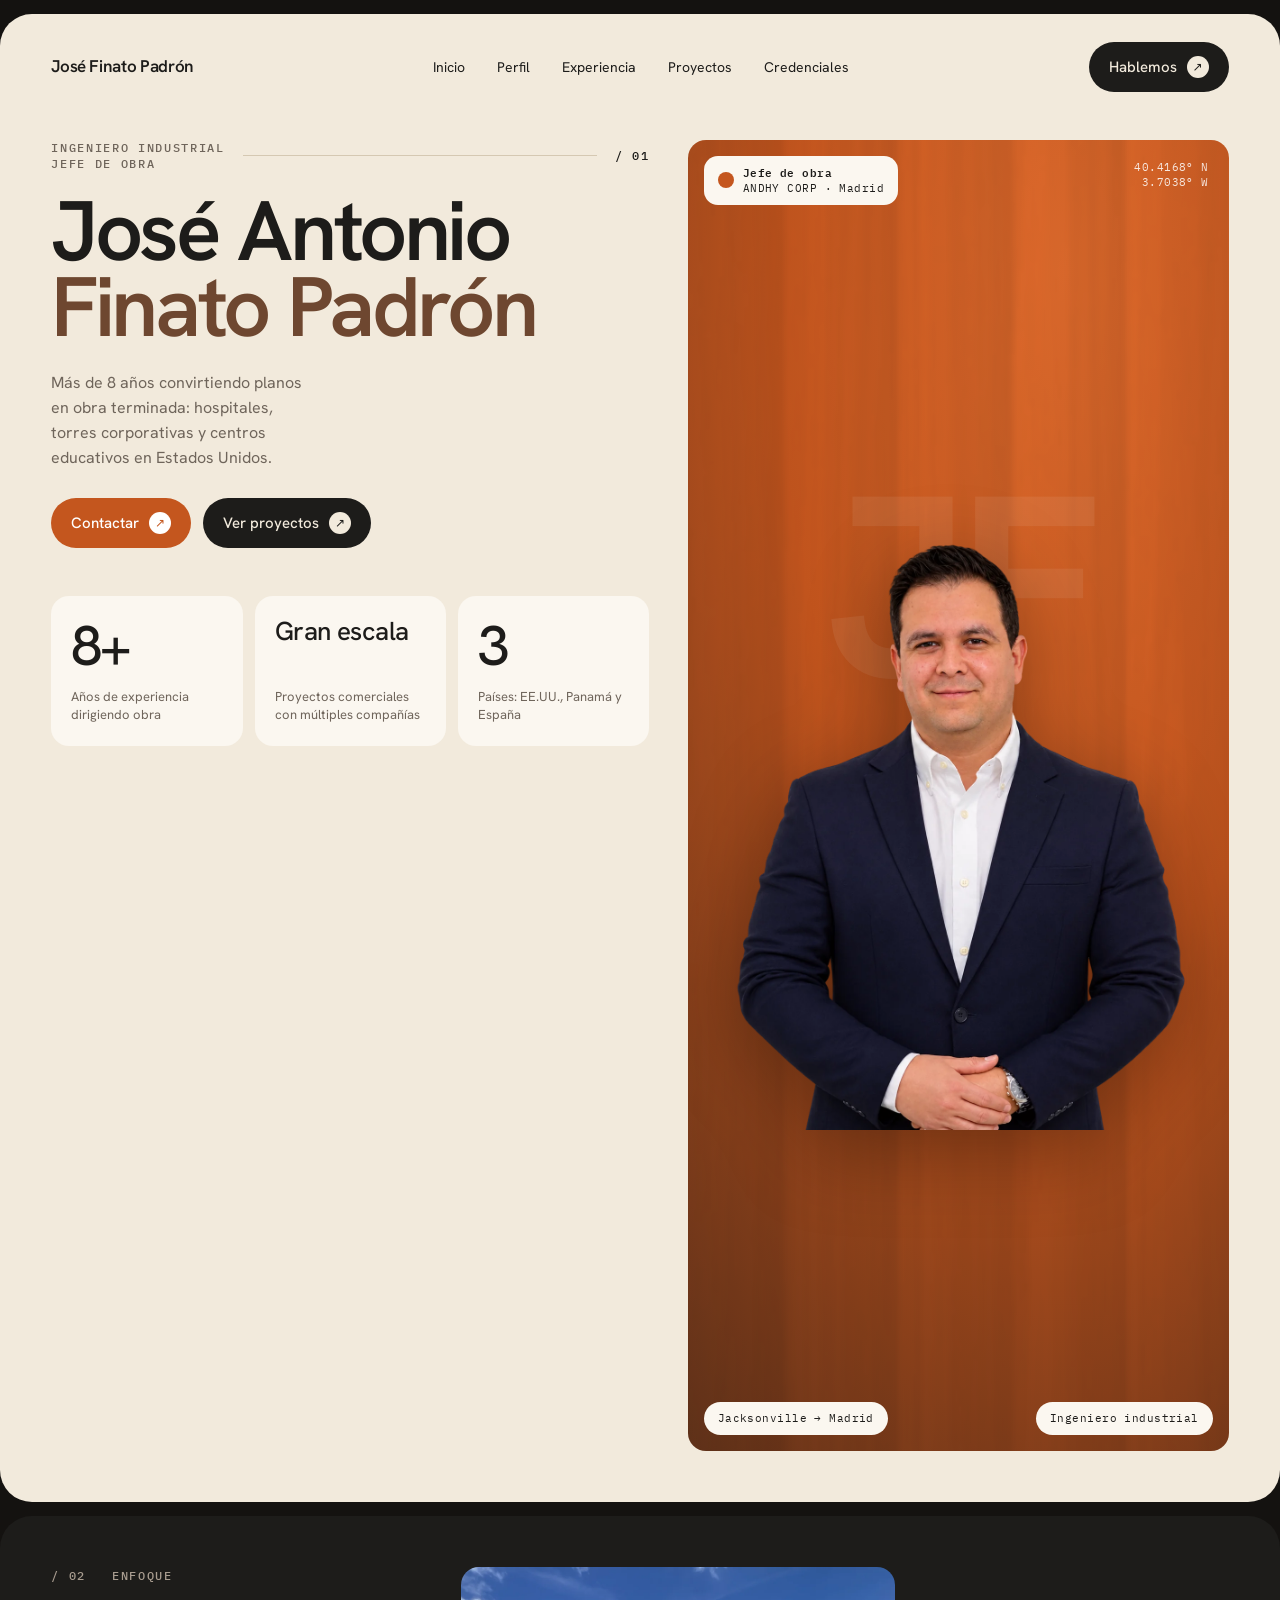
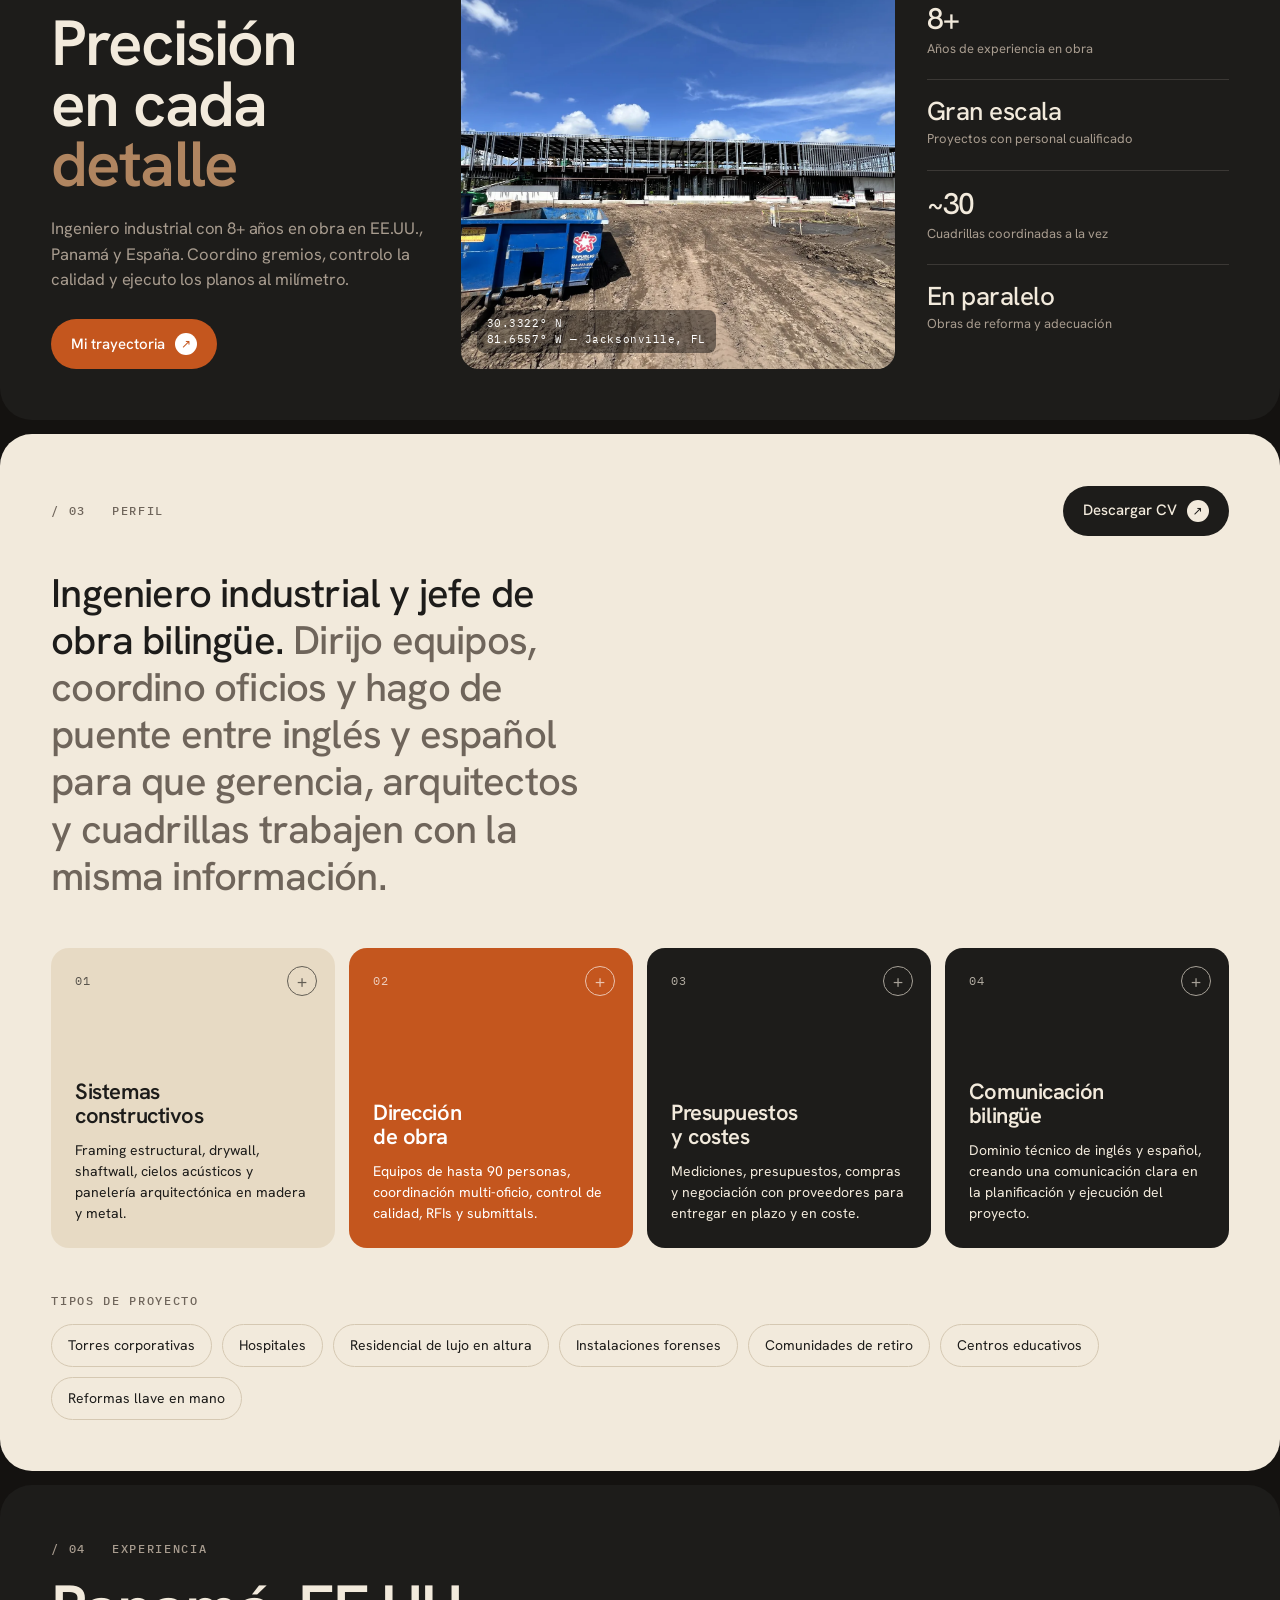
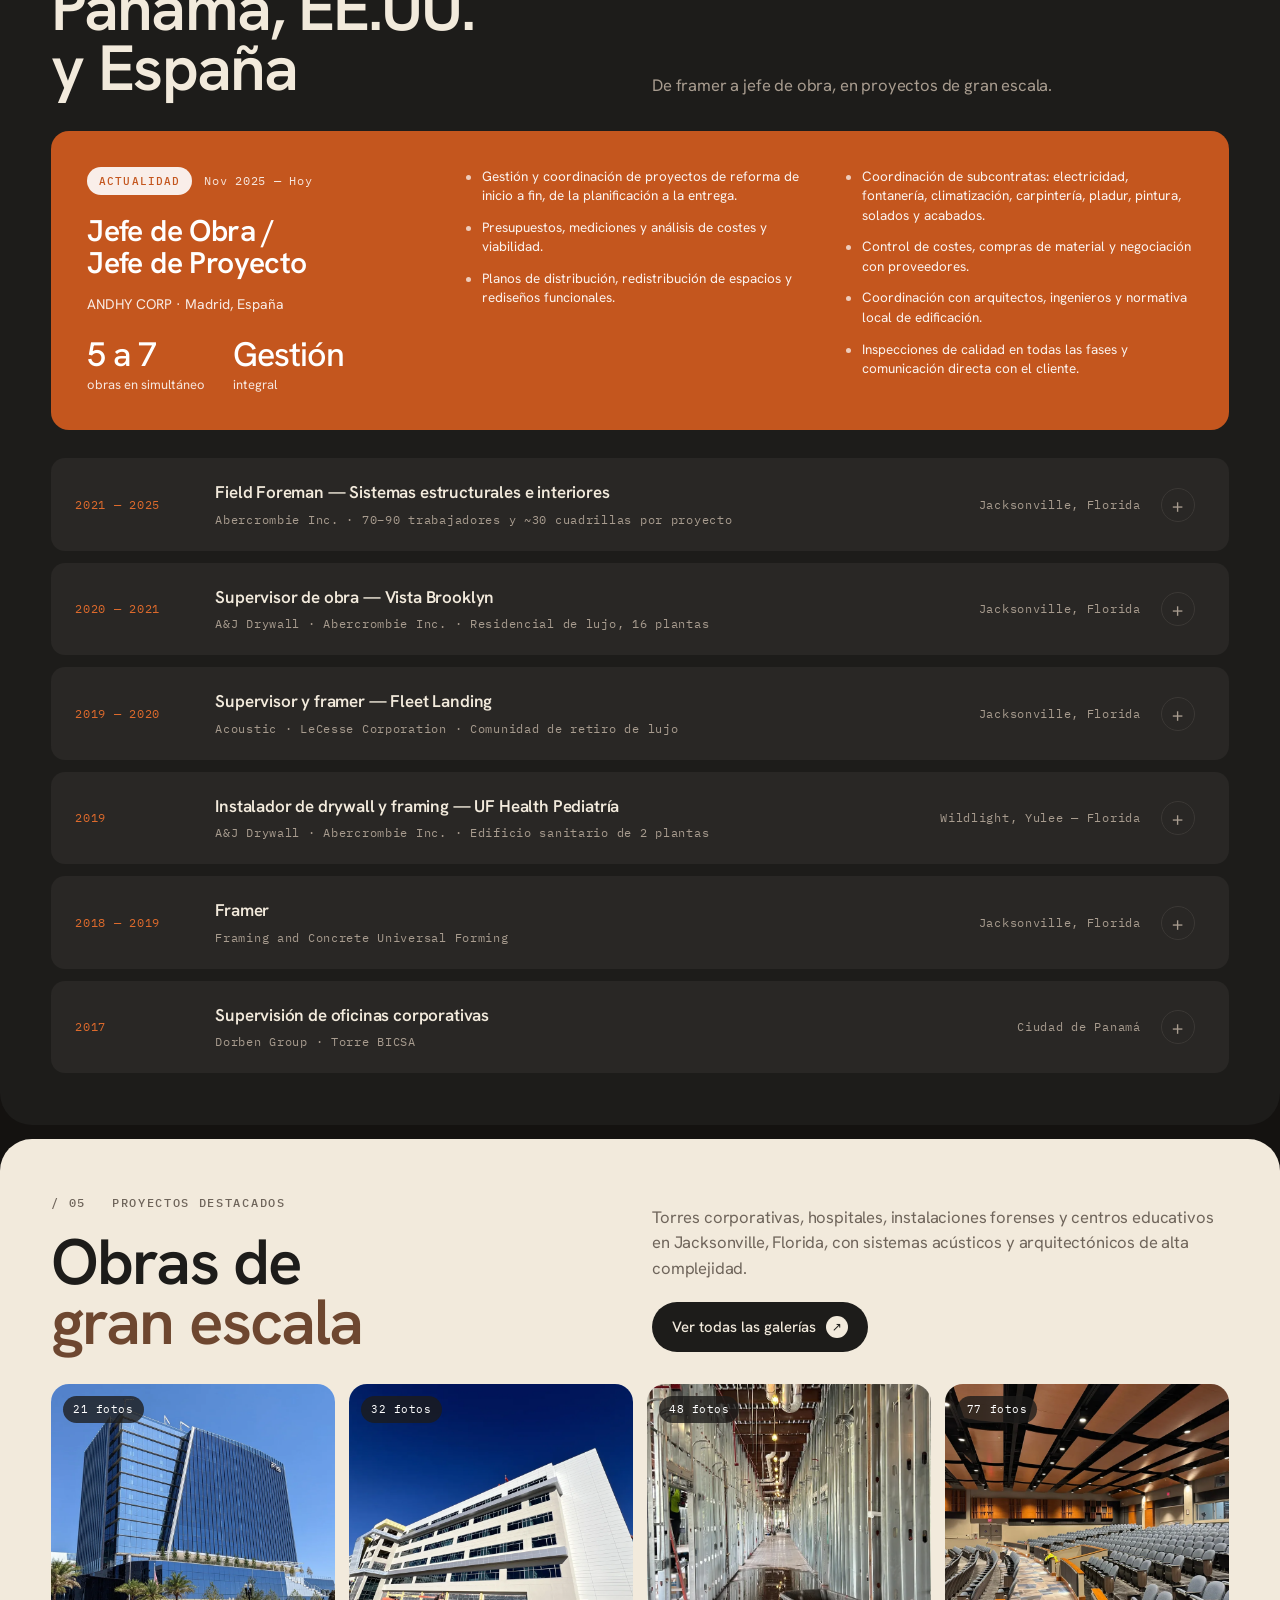
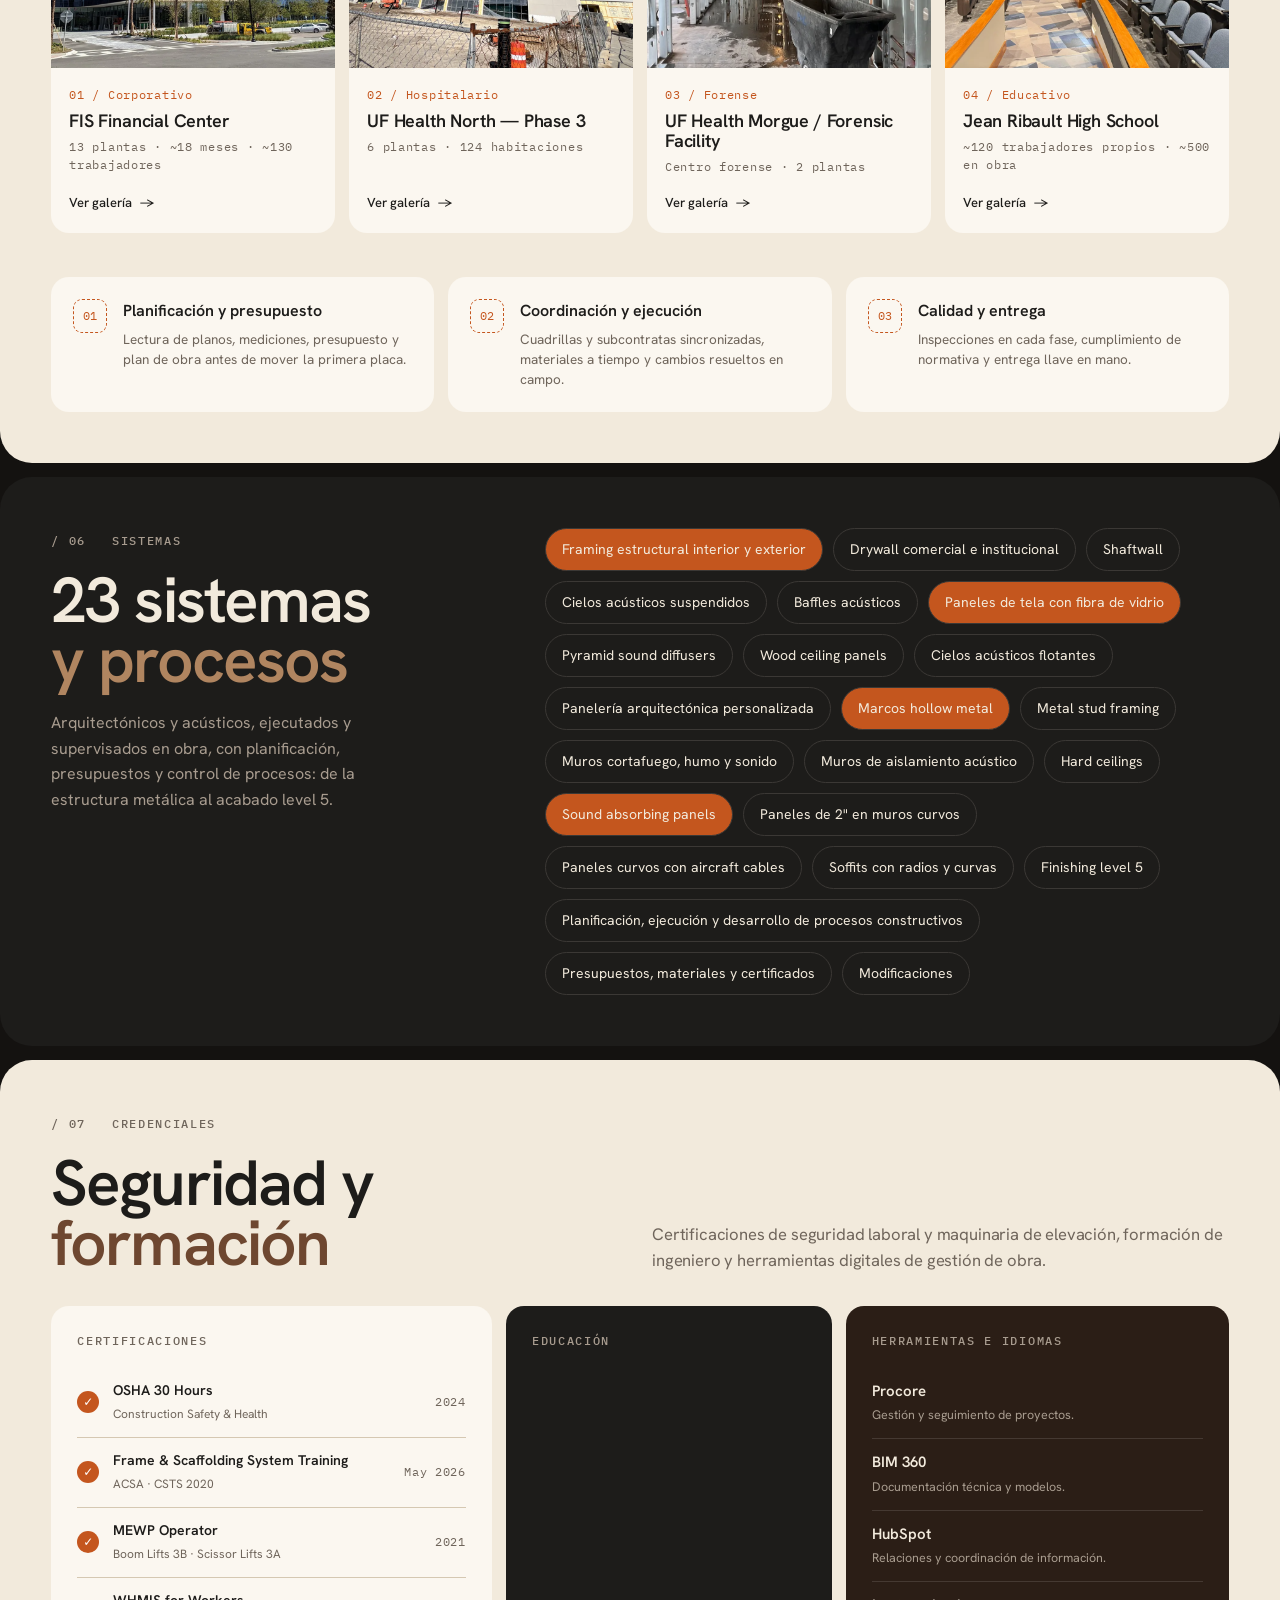
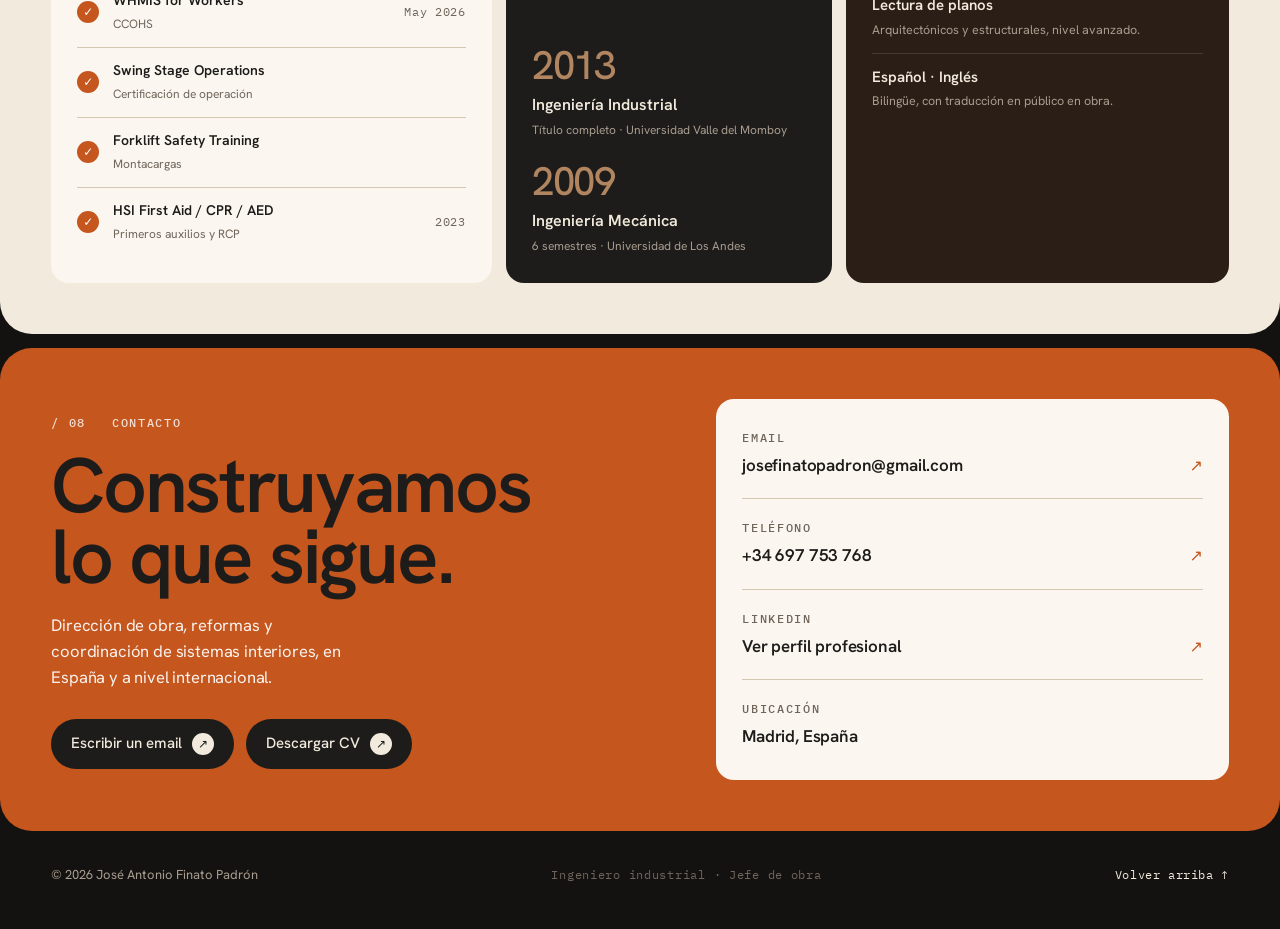
==== index.html @ 5ab36271 "Portafolio web de José Finato Padrón (sitio estático V2) Sitio de una sola página construido desde e" ====
<!doctype html>
<html lang="es">
<head>
<meta charset="utf-8">
<meta name="viewport" content="width=device-width, initial-scale=1">
<title>José Antonio Finato Padrón · Ingeniero industrial · Jefe de obra</title>
<meta name="description" content="Ingeniero industrial y jefe de obra con 8+ años en obra en EE.UU., Panamá y España. Dirección de obra, reformas y coordinación de sistemas interiores.">
<meta name="author" content="José Antonio Finato Padrón">
<meta property="og:type" content="website">
<meta property="og:title" content="José Antonio Finato Padrón · Jefe de obra">
<meta property="og:description" content="Ingeniero industrial y jefe de obra. 8+ años de obra en EE.UU., Panamá y España.">
<meta property="og:image" content="assets/img/cover-fis.webp">
<meta name="theme-color" content="#1d1c1a">
<link rel="icon" href="assets/img/favicon.svg" type="image/svg+xml">
<link rel="preconnect" href="https://fonts.googleapis.com">
<link rel="preconnect" href="https://fonts.gstatic.com" crossorigin>
<link href="https://fonts.googleapis.com/css2?family=Hanken+Grotesk:wght@400;500;600;700&family=IBM+Plex+Mono:wght@400;500&display=swap" rel="stylesheet">
<link rel="stylesheet" href="styles.css">
</head>
<body>

<!-- Barra fija (aparece al hacer scroll) -->
<header class="navbar" id="navbar" aria-hidden="true">
  <div class="navbar-inner">
    <a href="#inicio" class="brand" data-scroll>José Finato Padrón</a>
    <nav class="nav-links" aria-label="Secciones">
      <a href="#inicio" data-scroll>Inicio</a>
      <a href="#perfil" data-scroll>Perfil</a>
      <a href="#experiencia" data-scroll>Experiencia</a>
      <a href="#proyectos" data-scroll>Proyectos</a>
      <a href="#credenciales" data-scroll>Credenciales</a>
    </nav>
    <a href="#contacto" class="btn btn-dark" data-scroll>Hablemos <span class="arrow">↗</span></a>
    <button class="menu-toggle" id="menuToggle" aria-label="Abrir menú" aria-expanded="false">
      <span></span><span></span>
    </button>
  </div>
</header>

<main>

<!-- 01 · HERO -->
<section class="section hero" id="inicio">
  <div class="hero-nav">
    <a href="#inicio" class="brand" data-scroll>José Finato Padrón</a>
    <nav class="nav-links" aria-label="Secciones">
      <a href="#inicio" data-scroll>Inicio</a>
      <a href="#perfil" data-scroll>Perfil</a>
      <a href="#experiencia" data-scroll>Experiencia</a>
      <a href="#proyectos" data-scroll>Proyectos</a>
      <a href="#credenciales" data-scroll>Credenciales</a>
    </nav>
    <a href="#contacto" class="btn btn-dark" data-scroll>Hablemos <span class="arrow">↗</span></a>
    <button class="menu-toggle" id="menuToggleHero" aria-label="Abrir menú" aria-expanded="false">
      <span></span><span></span>
    </button>
  </div>

  <div class="hero-grid">
    <div class="hero-left">
      <div class="eyebrow-row">
        <span class="eyebrow">Ingeniero industrial<br>Jefe de obra</span>
        <span class="rule"></span>
        <span class="eyebrow index">/ 01</span>
      </div>
      <h1 class="hero-title">José Antonio<br><span class="wood">Finato Padrón</span></h1>
      <p class="hero-intro">Más de 8 años convirtiendo planos en obra terminada: hospitales, torres corporativas y centros educativos en Estados Unidos.</p>
      <div class="hero-cta">
        <a href="#contacto" class="btn btn-accent" data-scroll>Contactar <span class="arrow">↗</span></a>
        <a href="#proyectos" class="btn btn-dark" data-scroll>Ver proyectos <span class="arrow">↗</span></a>
      </div>
      <div class="stat-cards">
        <div class="stat-card"><div class="stat-value">8+</div><div class="stat-label">Años de experiencia dirigiendo obra</div></div>
        <div class="stat-card"><div class="stat-value stat-phrase">Gran escala</div><div class="stat-label">Proyectos comerciales con múltiples compañías</div></div>
        <div class="stat-card"><div class="stat-value">3</div><div class="stat-label">Países: EE.UU., Panamá y España</div></div>
      </div>
    </div>

    <div class="hero-panel">
      <div class="hero-panel-texture" aria-hidden="true"></div>
      <span class="hero-watermark" aria-hidden="true">JF</span>
      <div class="pill pill-role"><span class="dot"></span><span><strong>Jefe de obra</strong><br>ANDHY CORP · Madrid</span></div>
      <div class="pill pill-coords">40.4168° N<br>3.7038° W</div>
      <img class="hero-portrait" src="assets/img/hero-portrait.webp" alt="Retrato de José Antonio Finato Padrón" width="1200" height="1311">
      <div class="pill pill-bl">Jacksonville → Madrid</div>
      <div class="pill pill-br">Ingeniero industrial</div>
    </div>
  </div>
</section>

<!-- 02 · ENFOQUE -->
<section class="section enfoque dark" id="enfoque">
  <div class="enfoque-grid">
    <div class="enfoque-head">
      <span class="eyebrow">/ 02 &nbsp; Enfoque</span>
      <h2 class="display-h2">Precisión<br>en cada<br><span class="oak">detalle</span></h2>
      <p class="body-lead muted">Ingeniero industrial con 8+ años en obra en EE.UU., Panamá y España. Coordino gremios, controlo la calidad y ejecuto los planos al milímetro.</p>
      <a href="#experiencia" class="btn btn-accent" data-scroll>Mi trayectoria <span class="arrow">↗</span></a>
    </div>
    <figure class="enfoque-photo">
      <img src="assets/img/enfoque.webp" alt="Framing estructural de acero en obra" loading="lazy" width="1500" height="1125">
      <figcaption>30.3322° N<br>81.6557° W — Jacksonville, FL</figcaption>
    </figure>
    <div class="enfoque-stats">
      <div class="mini-stat"><div class="stat-value">8+</div><div class="stat-label">Años de experiencia en obra</div></div>
      <div class="mini-stat"><div class="stat-value stat-phrase">Gran escala</div><div class="stat-label">Proyectos con personal cualificado</div></div>
      <div class="mini-stat"><div class="stat-value">~30</div><div class="stat-label">Cuadrillas coordinadas a la vez</div></div>
      <div class="mini-stat"><div class="stat-value stat-phrase">En paralelo</div><div class="stat-label">Obras de reforma y adecuación</div></div>
    </div>
  </div>
</section>

<!-- 03 · PERFIL -->
<section class="section perfil" id="perfil">
  <div class="perfil-head">
    <span class="eyebrow">/ 03 &nbsp; Perfil</span>
    <button class="btn btn-dark js-cv">Descargar CV <span class="arrow">↗</span></button>
  </div>
  <p class="statement"><strong>Ingeniero industrial y jefe de obra bilingüe.</strong> <span class="muted">Dirijo equipos, coordino oficios y hago de puente entre inglés y español para que gerencia, arquitectos y cuadrillas trabajen con la misma información.</span></p>

  <div class="comp-grid">
    <article class="comp-card tone-cream" tabindex="0" aria-label="Sistemas constructivos">
      <div class="comp-face comp-front">
        <span class="comp-num">01</span>
        <h3>Sistemas<br>constructivos</h3>
        <p>Framing estructural, drywall, shaftwall, cielos acústicos y panelería arquitectónica en madera y metal.</p>
        <span class="comp-flip">+</span>
      </div>
      <div class="comp-face comp-back">
        <ul><li>Framing estructural interior y exterior</li><li>Instalación y acabado de drywall</li><li>Cielos acústicos y hard ceilings</li><li>Panelería arquitectónica (madera y metal)</li><li>Muros cortafuego y de control de sonido</li><li>Sistemas de shaftwall</li><li>Soffits y backing para equipamiento médico</li></ul>
      </div>
    </article>

    <article class="comp-card tone-orange" tabindex="0" aria-label="Dirección de obra">
      <div class="comp-face comp-front">
        <span class="comp-num">02</span>
        <h3>Dirección<br>de obra</h3>
        <p>Equipos de hasta 90 personas, coordinación multi-oficio, control de calidad, RFIs y submittals.</p>
        <span class="comp-flip">+</span>
      </div>
      <div class="comp-face comp-back">
        <ul><li>Equipos de 70–90 trabajadores</li><li>Coordinación multi-oficio</li><li>Logística de materiales y planificación</li><li>Control de calidad e inspecciones</li><li>RFIs y submittals</li><li>Replanteo y ejecución de planos</li><li>Normativa OSHA · Procore · BIM 360</li></ul>
      </div>
    </article>

    <article class="comp-card tone-char" tabindex="0" aria-label="Presupuestos y costes">
      <div class="comp-face comp-front">
        <span class="comp-num">03</span>
        <h3>Presupuestos<br>y costes</h3>
        <p>Mediciones, presupuestos, compras y negociación con proveedores para entregar en plazo y en coste.</p>
        <span class="comp-flip">+</span>
      </div>
      <div class="comp-face comp-back">
        <ul><li>Presupuestos y mediciones</li><li>Análisis de costes y viabilidad</li><li>Compras y aprovisionamiento</li><li>Negociación con proveedores</li><li>Planos de distribución de reforma</li><li>Proyectos llave en mano</li></ul>
      </div>
    </article>

    <article class="comp-card tone-char" tabindex="0" aria-label="Comunicación bilingüe">
      <div class="comp-face comp-front">
        <span class="comp-num">04</span>
        <h3>Comunicación<br>bilingüe</h3>
        <p>Dominio técnico de inglés y español, creando una comunicación clara en la planificación y ejecución del proyecto.</p>
        <span class="comp-flip">+</span>
      </div>
      <div class="comp-face comp-back">
        <ul><li>Bilingüe: español e inglés</li><li>Traducción en público en obra y reuniones</li><li>Puente entre gerencia, GC y cuadrillas</li><li>Comunicación directa con clientes</li><li>Informes de avance y recomendaciones técnicas</li></ul>
      </div>
    </article>
  </div>

  <div class="types">
    <span class="eyebrow">Tipos de proyecto</span>
    <div class="tag-row">
      <span class="tag">Torres corporativas</span>
      <span class="tag">Hospitales</span>
      <span class="tag">Residencial de lujo en altura</span>
      <span class="tag">Instalaciones forenses</span>
      <span class="tag">Comunidades de retiro</span>
      <span class="tag">Centros educativos</span>
      <span class="tag">Reformas llave en mano</span>
    </div>
  </div>
</section>

<!-- 04 · EXPERIENCIA -->
<section class="section experiencia dark" id="experiencia">
  <div class="exp-head">
    <div>
      <span class="eyebrow">/ 04 &nbsp; Experiencia</span>
      <h2 class="display-h2">Panamá, EE.UU.<br>y España</h2>
    </div>
    <p class="body-lead muted">De framer a jefe de obra, en proyectos de gran escala.</p>
  </div>

  <article class="andhy-card">
    <div class="andhy-left">
      <div class="badge-row">
        <span class="badge-now">Actualidad</span>
        <span class="mono-sm">Nov 2025 — Hoy</span>
      </div>
      <h3 class="andhy-role">Jefe de Obra /<br>Jefe de Proyecto</h3>
      <p class="andhy-org">ANDHY CORP · Madrid, España</p>
      <div class="andhy-badges">
        <div class="ab"><div class="ab-value">5 a 7</div><div class="ab-label">obras en simultáneo</div></div>
        <div class="ab"><div class="ab-value">Gestión</div><div class="ab-label">integral</div></div>
      </div>
    </div>
    <ul class="andhy-list">
      <li>Gestión y coordinación de proyectos de reforma de inicio a fin, de la planificación a la entrega.</li>
      <li>Presupuestos, mediciones y análisis de costes y viabilidad.</li>
      <li>Planos de distribución, redistribución de espacios y rediseños funcionales.</li>
    </ul>
    <ul class="andhy-list">
      <li>Coordinación de subcontratas: electricidad, fontanería, climatización, carpintería, pladur, pintura, solados y acabados.</li>
      <li>Control de costes, compras de material y negociación con proveedores.</li>
      <li>Coordinación con arquitectos, ingenieros y normativa local de edificación.</li>
      <li>Inspecciones de calidad en todas las fases y comunicación directa con el cliente.</li>
    </ul>
  </article>

  <div class="timeline">
    <div class="exp-row" tabindex="0">
      <div class="exp-row-main">
        <span class="exp-year">2021 — 2025</span>
        <div class="exp-info">
          <h4>Field Foreman — Sistemas estructurales e interiores</h4>
          <p class="mono-sm">Abercrombie Inc. · 70–90 trabajadores y ~30 cuadrillas por proyecto</p>
        </div>
        <span class="exp-loc mono-sm">Jacksonville, Florida</span>
        <span class="exp-plus">+</span>
      </div>
      <div class="exp-detail"><p>Supervisión y gestión integral de sistemas estructurales interiores y exteriores, drywall, sistemas acústicos y panelería arquitectónica en proyectos institucionales, residenciales y comerciales de gran escala. Coordinación de ~30 cuadrillas, control de calidad bajo inspección estricta, normativa OSHA, lectura y ejecución de planos, RFIs y submittals.</p></div>
    </div>

    <div class="exp-row" tabindex="0">
      <div class="exp-row-main">
        <span class="exp-year">2020 — 2021</span>
        <div class="exp-info">
          <h4>Supervisor de obra — Vista Brooklyn</h4>
          <p class="mono-sm">A&amp;J Drywall · Abercrombie Inc. · Residencial de lujo, 16 plantas</p>
        </div>
        <span class="exp-loc mono-sm">Jacksonville, Florida</span>
        <span class="exp-plus">+</span>
      </div>
      <div class="exp-detail"><p>Edificio residencial de lujo de 16 plantas en Riverside Avenue. Supervisión de framing interior, sistemas de drywall y cielos acústicos, coordinación de cuadrillas en altura y logística de materiales.</p></div>
    </div>

    <div class="exp-row" tabindex="0">
      <div class="exp-row-main">
        <span class="exp-year">2019 — 2020</span>
        <div class="exp-info">
          <h4>Supervisor y framer — Fleet Landing</h4>
          <p class="mono-sm">Acoustic · LeCesse Corporation · Comunidad de retiro de lujo</p>
        </div>
        <span class="exp-loc mono-sm">Jacksonville, Florida</span>
        <span class="exp-plus">+</span>
      </div>
      <div class="exp-detail"><p>Complejo de restaurante, amenities y vivienda de retiro de lujo. Framing y sheetrock como supervisor y framer.</p></div>
    </div>

    <div class="exp-row" tabindex="0">
      <div class="exp-row-main">
        <span class="exp-year">2019</span>
        <div class="exp-info">
          <h4>Instalador de drywall y framing — UF Health Pediatría</h4>
          <p class="mono-sm">A&amp;J Drywall · Abercrombie Inc. · Edificio sanitario de 2 plantas</p>
        </div>
        <span class="exp-loc mono-sm">Wildlight, Yulee — Florida</span>
        <span class="exp-plus">+</span>
      </div>
      <div class="exp-detail"><p>Edificio sanitario de 2 plantas en Wildlight, Yulee. Instalación de drywall y framing.</p></div>
    </div>

    <div class="exp-row" tabindex="0">
      <div class="exp-row-main">
        <span class="exp-year">2018 — 2019</span>
        <div class="exp-info">
          <h4>Framer</h4>
          <p class="mono-sm">Framing and Concrete Universal Forming</p>
        </div>
        <span class="exp-loc mono-sm">Jacksonville, Florida</span>
        <span class="exp-plus">+</span>
      </div>
      <div class="exp-detail"><p>Instalación de framing estructural en obra en Jacksonville.</p></div>
    </div>

    <div class="exp-row" tabindex="0">
      <div class="exp-row-main">
        <span class="exp-year">2017</span>
        <div class="exp-info">
          <h4>Supervisión de oficinas corporativas</h4>
          <p class="mono-sm">Dorben Group · Torre BICSA</p>
        </div>
        <span class="exp-loc mono-sm">Ciudad de Panamá</span>
        <span class="exp-plus">+</span>
      </div>
      <div class="exp-detail"><p>Supervisión de oficinas corporativas en Torre BICSA, Ciudad de Panamá (agosto – octubre 2017). Primera experiencia en obra.</p></div>
    </div>
  </div>
</section>

<!-- 05 · PROYECTOS -->
<section class="section proyectos" id="proyectos">
  <div class="proy-head">
    <div>
      <span class="eyebrow">/ 05 &nbsp; Proyectos destacados</span>
      <h2 class="display-h2">Obras de<br><span class="wood">gran escala</span></h2>
    </div>
    <div class="proy-head-right">
      <p class="body-lead muted">Torres corporativas, hospitales, instalaciones forenses y centros educativos en Jacksonville, Florida, con sistemas acústicos y arquitectónicos de alta complejidad.</p>
      <button class="btn btn-dark js-gallery-all">Ver todas las galerías <span class="arrow">↗</span></button>
    </div>
  </div>

  <div class="project-cards">
    <button class="project-card" data-gallery="fis">
      <div class="pc-media"><img src="assets/img/cover-fis.webp" alt="FIS Financial Center" loading="lazy"><span class="pc-count">21 fotos</span></div>
      <div class="pc-body">
        <span class="pc-cat mono-sm">01 / Corporativo</span>
        <h3>FIS Financial Center</h3>
        <p class="mono-sm">13 plantas · ~18 meses · ~130 trabajadores</p>
        <span class="pc-see">Ver galería <span class="arrow">→</span></span>
      </div>
    </button>

    <button class="project-card" data-gallery="ufnorth">
      <div class="pc-media"><img src="assets/img/cover-ufnorth.webp" alt="UF Health North Phase 3" loading="lazy"><span class="pc-count">32 fotos</span></div>
      <div class="pc-body">
        <span class="pc-cat mono-sm">02 / Hospitalario</span>
        <h3>UF Health North — Phase 3</h3>
        <p class="mono-sm">6 plantas · 124 habitaciones</p>
        <span class="pc-see">Ver galería <span class="arrow">→</span></span>
      </div>
    </button>

    <button class="project-card" data-gallery="morgue">
      <div class="pc-media"><img src="assets/img/cover-morgue.webp" alt="UF Health Morgue / Forensic Facility" loading="lazy"><span class="pc-count">48 fotos</span></div>
      <div class="pc-body">
        <span class="pc-cat mono-sm">03 / Forense</span>
        <h3>UF Health Morgue / Forensic Facility</h3>
        <p class="mono-sm">Centro forense · 2 plantas</p>
        <span class="pc-see">Ver galería <span class="arrow">→</span></span>
      </div>
    </button>

    <button class="project-card" data-gallery="jean">
      <div class="pc-media"><img src="assets/img/cover-jean.webp" alt="Jean Ribault High School" loading="lazy"><span class="pc-count">77 fotos</span></div>
      <div class="pc-body">
        <span class="pc-cat mono-sm">04 / Educativo</span>
        <h3>Jean Ribault High School</h3>
        <p class="mono-sm">~120 trabajadores propios · ~500 en obra</p>
        <span class="pc-see">Ver galería <span class="arrow">→</span></span>
      </div>
    </button>
  </div>

  <div class="process">
    <div class="process-step"><span class="ps-num">01</span><div><h4>Planificación y presupuesto</h4><p>Lectura de planos, mediciones, presupuesto y plan de obra antes de mover la primera placa.</p></div></div>
    <div class="process-step"><span class="ps-num">02</span><div><h4>Coordinación y ejecución</h4><p>Cuadrillas y subcontratas sincronizadas, materiales a tiempo y cambios resueltos en campo.</p></div></div>
    <div class="process-step"><span class="ps-num">03</span><div><h4>Calidad y entrega</h4><p>Inspecciones en cada fase, cumplimiento de normativa y entrega llave en mano.</p></div></div>
  </div>
</section>

<!-- 06 · SISTEMAS -->
<section class="section sistemas dark" id="sistemas">
  <div class="sis-grid">
    <div class="sis-head">
      <span class="eyebrow">/ 06 &nbsp; Sistemas</span>
      <h2 class="display-h2">23 sistemas<br><span class="oak">y procesos</span></h2>
      <p class="body-base muted">Arquitectónicos y acústicos, ejecutados y supervisados en obra, con planificación, presupuestos y control de procesos: de la estructura metálica al acabado level 5.</p>
    </div>
    <div class="sis-tags">
      <span class="tag tag-on">Framing estructural interior y exterior</span>
      <span class="tag">Drywall comercial e institucional</span>
      <span class="tag">Shaftwall</span>
      <span class="tag">Cielos acústicos suspendidos</span>
      <span class="tag">Baffles acústicos</span>
      <span class="tag tag-on">Paneles de tela con fibra de vidrio</span>
      <span class="tag">Pyramid sound diffusers</span>
      <span class="tag">Wood ceiling panels</span>
      <span class="tag">Cielos acústicos flotantes</span>
      <span class="tag">Panelería arquitectónica personalizada</span>
      <span class="tag tag-on">Marcos hollow metal</span>
      <span class="tag">Metal stud framing</span>
      <span class="tag">Muros cortafuego, humo y sonido</span>
      <span class="tag">Muros de aislamiento acústico</span>
      <span class="tag">Hard ceilings</span>
      <span class="tag tag-on">Sound absorbing panels</span>
      <span class="tag">Paneles de 2" en muros curvos</span>
      <span class="tag">Paneles curvos con aircraft cables</span>
      <span class="tag">Soffits con radios y curvas</span>
      <span class="tag">Finishing level 5</span>
      <span class="tag">Planificación, ejecución y desarrollo de procesos constructivos</span>
      <span class="tag">Presupuestos, materiales y certificados</span>
      <span class="tag">Modificaciones</span>
    </div>
  </div>
</section>

<!-- 07 · CREDENCIALES -->
<section class="section credenciales" id="credenciales">
  <div class="cred-head">
    <div>
      <span class="eyebrow">/ 07 &nbsp; Credenciales</span>
      <h2 class="display-h2">Seguridad y<br><span class="wood">formación</span></h2>
    </div>
    <p class="body-lead muted">Certificaciones de seguridad laboral y maquinaria de elevación, formación de ingeniero y herramientas digitales de gestión de obra.</p>
  </div>

  <div class="cred-grid">
    <div class="cred-card cert-card">
      <span class="eyebrow">Certificaciones</span>
      <ul class="cert-list">
        <li><span class="check">✓</span><div><strong>OSHA 30 Hours</strong><em>Construction Safety &amp; Health</em></div><span class="yr mono-sm">2024</span></li>
        <li><span class="check">✓</span><div><strong>Frame &amp; Scaffolding System Training</strong><em>ACSA · CSTS 2020</em></div><span class="yr mono-sm">May 2026</span></li>
        <li><span class="check">✓</span><div><strong>MEWP Operator</strong><em>Boom Lifts 3B · Scissor Lifts 3A</em></div><span class="yr mono-sm">2021</span></li>
        <li><span class="check">✓</span><div><strong>WHMIS for Workers</strong><em>CCOHS</em></div><span class="yr mono-sm">May 2026</span></li>
        <li><span class="check">✓</span><div><strong>Swing Stage Operations</strong><em>Certificación de operación</em></div><span class="yr mono-sm"></span></li>
        <li><span class="check">✓</span><div><strong>Forklift Safety Training</strong><em>Montacargas</em></div><span class="yr mono-sm"></span></li>
        <li><span class="check">✓</span><div><strong>HSI First Aid / CPR / AED</strong><em>Primeros auxilios y RCP</em></div><span class="yr mono-sm">2023</span></li>
      </ul>
    </div>

    <div class="cred-card edu-card dark">
      <span class="eyebrow">Educación</span>
      <div class="edu-item"><span class="edu-year">2013</span><strong>Ingeniería Industrial</strong><em>Título completo · Universidad Valle del Momboy</em></div>
      <div class="edu-item"><span class="edu-year">2009</span><strong>Ingeniería Mecánica</strong><em>6 semestres · Universidad de Los Andes</em></div>
    </div>

    <div class="cred-card tools-card">
      <span class="eyebrow">Herramientas e idiomas</span>
      <div class="tool"><strong>Procore</strong><em>Gestión y seguimiento de proyectos.</em></div>
      <div class="tool"><strong>BIM 360</strong><em>Documentación técnica y modelos.</em></div>
      <div class="tool"><strong>HubSpot</strong><em>Relaciones y coordinación de información.</em></div>
      <div class="tool"><strong>Lectura de planos</strong><em>Arquitectónicos y estructurales, nivel avanzado.</em></div>
      <div class="tool"><strong>Español · Inglés</strong><em>Bilingüe, con traducción en público en obra.</em></div>
    </div>
  </div>
</section>

<!-- 08 · CONTACTO -->
<section class="section contacto" id="contacto">
  <div class="contacto-grid">
    <div class="contacto-left">
      <span class="eyebrow">/ 08 &nbsp; Contacto</span>
      <h2 class="display-h2 contacto-title">Construyamos<br>lo que sigue.</h2>
      <p class="body-lead">Dirección de obra, reformas y coordinación de sistemas interiores, en España y a nivel internacional.</p>
      <div class="contacto-cta">
        <a href="mailto:josefinatopadron@gmail.com" class="btn btn-ink">Escribir un email <span class="arrow">↗</span></a>
        <button class="btn btn-ink js-cv">Descargar CV <span class="arrow">↗</span></button>
      </div>
    </div>
    <div class="contact-card">
      <a class="contact-row js-copy" data-copy="josefinatopadron@gmail.com" href="mailto:josefinatopadron@gmail.com">
        <span class="eyebrow">Email</span><strong>josefinatopadron@gmail.com</strong><span class="arrow">↗</span>
      </a>
      <a class="contact-row js-copy" data-copy="+34 697 753 768" href="tel:+34697753768">
        <span class="eyebrow">Teléfono</span><strong>+34 697 753 768</strong><span class="arrow">↗</span>
      </a>
      <a class="contact-row" href="#" rel="noopener">
        <span class="eyebrow">LinkedIn</span><strong>Ver perfil profesional</strong><span class="arrow">↗</span>
      </a>
      <div class="contact-row no-link">
        <span class="eyebrow">Ubicación</span><strong>Madrid, España</strong>
      </div>
    </div>
  </div>
</section>

</main>

<footer class="footer">
  <span>© 2026 José Antonio Finato Padrón</span>
  <span class="mono-sm">Ingeniero industrial · Jefe de obra</span>
  <a href="#inicio" class="to-top" data-scroll>Volver arriba ↑</a>
</footer>

<!-- Menú móvil -->
<div class="mobile-menu" id="mobileMenu" aria-hidden="true">
  <button class="mm-close" id="mmClose" aria-label="Cerrar menú">✕</button>
  <nav>
    <a href="#inicio" data-scroll>Inicio</a>
    <a href="#perfil" data-scroll>Perfil</a>
    <a href="#experiencia" data-scroll>Experiencia</a>
    <a href="#proyectos" data-scroll>Proyectos</a>
    <a href="#credenciales" data-scroll>Credenciales</a>
    <a href="#contacto" data-scroll>Contacto</a>
  </nav>
</div>

<!-- Visor de galería -->
<div class="gallery-viewer" id="galleryViewer" aria-hidden="true" role="dialog" aria-modal="true" aria-label="Galería de fotos">
  <button class="gv-close" id="gvClose" aria-label="Cerrar">✕</button>
  <button class="gv-nav gv-prev" id="gvPrev" aria-label="Anterior">‹</button>
  <figure class="gv-stage"><img id="gvImg" src="" alt=""><figcaption id="gvCaption" class="mono-sm"></figcaption></figure>
  <button class="gv-nav gv-next" id="gvNext" aria-label="Siguiente">›</button>
  <div class="gv-thumbs" id="gvThumbs"></div>
</div>

<!-- Modal CV -->
<div class="cv-modal" id="cvModal" aria-hidden="true" role="dialog" aria-modal="true" aria-label="Currículum">
  <div class="cv-box">
    <button class="cv-close" id="cvClose" aria-label="Cerrar">✕</button>
    <span class="eyebrow">Currículum · PDF</span>
    <h3 class="display-h3">CV de José Finato Padrón</h3>
    <p class="body-base muted">La versión en PDF (ES / EN) estará disponible aquí para descarga. Mientras tanto, escríbeme y te lo envío al momento.</p>
    <div class="cv-actions">
      <a class="btn btn-accent" href="mailto:josefinatopadron@gmail.com?subject=Solicitud%20de%20CV">Pedir CV por email <span class="arrow">↗</span></a>
    </div>
  </div>
</div>

<!-- Toast -->
<div class="toast" id="toast" role="status" aria-live="polite"></div>

<script src="main.js"></script>
</body>
</html>
---- styles.css ----
/* ===== Tokens (Portfolio José V2) ===== */
:root{
  --cream:#f2eadc; --cream2:#e7dac4; --cream3:#fbf7f0;
  --char:#1d1c1a; --char2:#292725; --char-line:#3b3835;
  --espresso:#2b1e16; --walnut:#6e4730; --oak:#b08560;
  --orange:#c4561e; --orange2:#dd6a2c;
  --text:#1d1c1a; --muted:#6f655b;
  --ondark:#f2eadc; --ondark-muted:#a89c8f;
  --line:#d5c8b2; --line-dark:#3b3835;
  --page:#141210;
  --radius:32px; --radius-sm:18px; --radius-pill:999px;
  --maxw:1320px; --gutter:16px;
  --ease:cubic-bezier(.22,.61,.36,1);
  --font:"Hanken Grotesk",system-ui,sans-serif;
  --mono:"IBM Plex Mono",ui-monospace,monospace;
}

*,*::before,*::after{box-sizing:border-box;margin:0;padding:0}
html{scroll-behavior:smooth}
body{
  font-family:var(--font); background:var(--page); color:var(--text);
  -webkit-font-smoothing:antialiased; line-height:1.5;
  overflow-x:hidden;
}
img{max-width:100%;display:block}
a{color:inherit;text-decoration:none}
button{font:inherit;cursor:pointer;border:none;background:none;color:inherit}
ul{list-style:none}

/* ===== Tipografía ===== */
.eyebrow{font-family:var(--mono);font-size:12px;font-weight:500;letter-spacing:.14em;text-transform:uppercase;color:var(--muted)}
.dark .eyebrow,.contacto .eyebrow{color:var(--ondark-muted)}
.mono-sm{font-family:var(--mono);font-size:12px;letter-spacing:.06em;color:var(--muted)}
.dark .mono-sm{color:var(--ondark-muted)}
.body-lead{font-size:clamp(16px,1.3vw,19px);line-height:1.55;letter-spacing:-.01em}
.body-base{font-size:16px;line-height:1.6}
.muted{color:var(--muted)}
.dark .muted,.dark .body-lead{color:var(--ondark-muted)}
.wood{color:var(--walnut)}
.oak{color:var(--oak)}
.display-h2{font-weight:600;font-size:clamp(38px,5.5vw,64px);line-height:.94;letter-spacing:-.03em}
.display-h3{font-weight:600;font-size:clamp(24px,3vw,30px);line-height:1.1;letter-spacing:-.02em}
.dark .display-h2{color:var(--ondark)}

/* ===== Botones ===== */
.btn{
  display:inline-flex;align-items:center;gap:10px;
  font-weight:500;font-size:15px;line-height:1;
  padding:14px 20px;border-radius:var(--radius-pill);
  transition:transform .3s var(--ease),background .3s var(--ease),opacity .3s;
  white-space:nowrap;
}
.btn .arrow{display:inline-flex;align-items:center;justify-content:center;width:22px;height:22px;border-radius:50%;font-size:12px;transition:transform .3s var(--ease)}
.btn:hover{transform:translateY(-2px)}
.btn:hover .arrow{transform:rotate(45deg)}
.btn-accent{background:var(--orange);color:#fff}
.btn-accent .arrow{background:#fff;color:var(--orange)}
.btn-dark{background:var(--char);color:var(--cream)}
.btn-dark .arrow{background:var(--cream);color:var(--char)}
.btn-ink{background:var(--char);color:var(--cream)}
.btn-ink .arrow{background:var(--cream);color:var(--char)}
.dark .btn-dark{background:var(--cream);color:var(--char)}
.dark .btn-dark .arrow{background:var(--char);color:var(--cream)}

/* ===== Secciones (paneles) ===== */
.section{
  position:relative;max-width:var(--maxw);margin:14px auto;
  border-radius:var(--radius);padding:clamp(28px,4vw,56px);
  background:var(--cream);color:var(--text);overflow:hidden;
}
.section.dark{background:var(--char);color:var(--ondark)}
.section:first-child{margin-top:14px}

/* ===== Barra fija ===== */
.navbar{
  position:fixed;top:12px;left:0;right:0;z-index:60;
  display:flex;justify-content:center;padding:0 var(--gutter);
  opacity:0;transform:translateY(-12px);pointer-events:none;
  transition:opacity .35s var(--ease),transform .35s var(--ease);
}
.navbar.show{opacity:1;transform:none;pointer-events:auto}
.navbar-inner,.hero-nav{
  display:flex;align-items:center;gap:20px;width:100%;max-width:var(--maxw);
}
.navbar-inner{
  background:rgba(242,234,220,.82);backdrop-filter:blur(14px);
  border:1px solid var(--line);border-radius:var(--radius-pill);
  padding:10px 12px 10px 22px;box-shadow:0 10px 30px rgba(0,0,0,.14);
}
.brand{font-weight:600;letter-spacing:-.02em;font-size:17px}
.nav-links{display:flex;gap:4px;margin:0 auto}
.nav-links a{font-size:14px;padding:8px 14px;border-radius:var(--radius-pill);color:var(--text);transition:background .25s,color .25s}
.nav-links a:hover{background:rgba(29,28,26,.08)}
.hero-nav .nav-links a{color:var(--text)}

/* ===== 01 Hero ===== */
.hero{background:var(--cream);padding-top:clamp(20px,2.5vw,28px)}
.hero-nav{margin-bottom:clamp(28px,4vw,48px)}
.hero-nav .btn-dark{margin-left:0}
.hero-grid{display:grid;grid-template-columns:1.05fr .95fr;gap:clamp(24px,3vw,44px);align-items:stretch}
.eyebrow-row{display:flex;align-items:center;gap:18px;margin-bottom:22px}
.eyebrow-row .eyebrow{line-height:1.3}
.eyebrow-row .rule{flex:1;height:1px;background:var(--line)}
.eyebrow-row .index{color:var(--text)}
.hero-title{font-weight:600;font-size:clamp(44px,6.6vw,92px);line-height:.9;letter-spacing:-.04em;margin-bottom:26px}
.hero-intro{max-width:30ch;font-size:clamp(15px,1.25vw,19px);line-height:1.55;color:var(--muted);margin-bottom:28px}
.hero-cta{display:flex;gap:12px;flex-wrap:wrap;margin-bottom:clamp(28px,4vw,48px)}
.stat-cards{display:grid;grid-template-columns:repeat(3,1fr);gap:12px;margin-top:auto}
.stat-card{background:var(--cream3);border-radius:var(--radius-sm);padding:22px 20px;min-height:140px;display:flex;flex-direction:column}
.stat-value{font-weight:500;font-size:56px;line-height:1;letter-spacing:-.04em;margin-bottom:14px}
.stat-value.stat-phrase{font-size:26px;letter-spacing:-.02em;margin-bottom:12px}
.stat-label{font-size:13px;line-height:1.35;color:var(--muted);margin-top:auto}

.hero-panel{position:relative;border-radius:var(--radius-sm);overflow:hidden;background:
  radial-gradient(120% 120% at 70% 10%,var(--orange2) 0%,var(--orange) 45%,var(--espresso) 120%);
  min-height:460px;display:flex;align-items:flex-end;justify-content:center}
.hero-panel-texture{position:absolute;inset:0;background:url("assets/img/wood-texture.webp") center/cover;mix-blend-mode:multiply;opacity:.16}
.hero-watermark{position:absolute;top:34%;left:50%;transform:translate(-50%,-50%);font-weight:700;font-size:clamp(140px,20vw,280px);color:rgba(255,255,255,.07);letter-spacing:-.04em;pointer-events:none;line-height:1}
.hero-portrait{position:relative;z-index:2;max-height:94%;width:auto;object-fit:contain;filter:drop-shadow(0 20px 40px rgba(0,0,0,.35))}
.pill{position:absolute;z-index:3;font-family:var(--mono);font-size:11px;letter-spacing:.04em;line-height:1.35;background:var(--cream3);color:var(--text);border-radius:var(--radius-pill);padding:9px 14px}
.pill-role{top:16px;left:16px;display:flex;align-items:center;gap:9px;border-radius:14px}
.pill-role .dot{width:16px;height:16px;border-radius:50%;background:var(--orange);flex:none}
.pill-role strong{font-weight:600}
.pill-coords{top:16px;right:16px;background:transparent;color:rgba(255,255,255,.85);text-align:right;padding:4px}
.pill-bl{bottom:16px;left:16px}
.pill-br{bottom:16px;right:16px}

/* ===== 02 Enfoque ===== */
.enfoque-grid{display:grid;grid-template-columns:1fr 1.15fr .8fr;gap:clamp(20px,2.5vw,36px);align-items:stretch}
.enfoque-head{display:flex;flex-direction:column}
.enfoque-head .eyebrow{margin-bottom:auto}
.enfoque-head .display-h2{font-size:clamp(40px,5vw,64px);margin:28px 0 22px}
.enfoque-head .btn{align-self:flex-start;margin-top:26px}
.enfoque-photo{position:relative;border-radius:var(--radius-sm);overflow:hidden;min-height:320px}
.enfoque-photo img{width:100%;height:100%;object-fit:cover;position:absolute;inset:0}
.enfoque-photo figcaption{position:absolute;left:16px;bottom:16px;font-family:var(--mono);font-size:11px;letter-spacing:.05em;color:#fff;background:rgba(0,0,0,.45);padding:6px 10px;border-radius:8px;line-height:1.4}
.enfoque-stats{display:flex;flex-direction:column;justify-content:center;gap:4px}
.mini-stat{border-top:1px solid var(--line-dark);padding:18px 0}
.mini-stat:first-child{border-top:none}
.mini-stat .stat-value{font-size:30px;margin-bottom:6px;color:var(--ondark)}
.mini-stat .stat-value.stat-phrase{font-size:26px}
.mini-stat .stat-label{color:var(--ondark-muted);font-size:13px}

/* ===== 03 Perfil ===== */
.perfil-head{display:flex;justify-content:space-between;align-items:center;margin-bottom:34px}
.statement{font-size:clamp(24px,3.4vw,40px);font-weight:500;line-height:1.18;letter-spacing:-.02em;max-width:24ch;margin-bottom:clamp(30px,4vw,48px)}
.statement strong{font-weight:500}
.statement .muted{color:var(--muted)}
.comp-grid{display:grid;grid-template-columns:repeat(4,1fr);gap:14px;margin-bottom:clamp(28px,3.5vw,44px)}
.comp-card{position:relative;border-radius:var(--radius-sm);min-height:300px;perspective:1200px;cursor:pointer}
.comp-face{position:absolute;inset:0;border-radius:var(--radius-sm);padding:24px;display:flex;flex-direction:column;backface-visibility:hidden;transition:transform .6s var(--ease);overflow:auto}
.comp-front{transform:rotateY(0)}
.comp-back{transform:rotateY(180deg)}
.comp-card.flipped .comp-front{transform:rotateY(-180deg)}
.comp-card.flipped .comp-back{transform:rotateY(0)}
.comp-num{font-family:var(--mono);font-size:12px;letter-spacing:.1em;opacity:.7}
.comp-card h3{font-weight:600;font-size:22px;line-height:1.08;letter-spacing:-.02em;margin:auto 0 12px}
.comp-card p{font-size:14px;line-height:1.5}
.comp-flip{position:absolute;top:18px;right:18px;width:30px;height:30px;border-radius:50%;border:1px solid currentColor;display:flex;align-items:center;justify-content:center;font-size:18px;opacity:.65}
.comp-back ul li{font-size:13.5px;line-height:1.35;padding:7px 0;border-top:1px solid rgba(0,0,0,.12)}
.comp-back ul li:first-child{border-top:none}
.tone-cream{background:var(--cream2);color:var(--text)}
.tone-orange{background:var(--orange);color:#fff}
.tone-orange .comp-back ul li{border-color:rgba(255,255,255,.25)}
.tone-char{background:var(--char);color:var(--ondark)}
.tone-char .comp-back ul li{border-color:rgba(255,255,255,.14)}
.types{display:flex;flex-direction:column;gap:14px}
.tag-row{display:flex;flex-wrap:wrap;gap:10px}
.tag{font-size:14px;padding:10px 16px;border-radius:var(--radius-pill);border:1px solid var(--line);color:var(--text);white-space:nowrap}
.dark .tag{border-color:var(--line-dark);color:var(--ondark)}
.tag-on{background:var(--orange);border-color:var(--orange);color:#fff}

/* ===== 04 Experiencia ===== */
.exp-head{display:grid;grid-template-columns:1fr 1fr;gap:24px;align-items:end;margin-bottom:32px}
.exp-head .display-h2{margin-top:18px}
.andhy-card{background:var(--orange);color:#fff;border-radius:var(--radius-sm);padding:clamp(24px,3vw,36px);display:grid;grid-template-columns:1fr 1fr 1fr;gap:clamp(20px,2.5vw,40px);margin-bottom:28px}
.badge-row{display:flex;align-items:center;gap:12px;margin-bottom:20px}
.badge-now{font-family:var(--mono);font-size:11px;letter-spacing:.1em;text-transform:uppercase;background:rgba(255,255,255,.9);color:var(--orange);padding:6px 12px;border-radius:var(--radius-pill);font-weight:500}
.badge-row .mono-sm{color:rgba(255,255,255,.85)}
.andhy-role{font-weight:600;font-size:clamp(24px,2.6vw,30px);line-height:1.08;letter-spacing:-.02em;margin-bottom:14px}
.andhy-org{font-size:14px;color:rgba(255,255,255,.88);margin-bottom:22px}
.andhy-badges{display:flex;gap:28px}
.ab-value{font-weight:500;font-size:34px;letter-spacing:-.03em;line-height:1}
.ab-label{font-size:13px;color:rgba(255,255,255,.85);margin-top:4px}
.andhy-list li{font-size:13.5px;line-height:1.45;padding-left:16px;position:relative;margin-bottom:12px;color:rgba(255,255,255,.92)}
.andhy-list li::before{content:"";position:absolute;left:0;top:8px;width:5px;height:5px;border-radius:50%;background:rgba(255,255,255,.7)}

.timeline{display:flex;flex-direction:column;gap:12px}
.exp-row{background:var(--char2);border-radius:14px;overflow:hidden;transition:background .25s}
.exp-row:hover{background:#30211a}
.exp-row-main{display:grid;grid-template-columns:120px 1fr auto 44px;gap:20px;align-items:center;padding:22px 24px;cursor:pointer}
.exp-year{font-family:var(--mono);font-size:12px;letter-spacing:.06em;color:var(--orange2)}
.exp-info h4{font-weight:600;font-size:17px;letter-spacing:-.01em;color:var(--ondark);margin-bottom:5px}
.exp-loc{white-space:nowrap}
.exp-plus{width:34px;height:34px;border-radius:50%;border:1px solid var(--line-dark);display:flex;align-items:center;justify-content:center;font-size:20px;color:var(--ondark-muted);transition:transform .35s var(--ease),background .25s,color .25s}
.exp-row.open .exp-plus{transform:rotate(45deg);background:var(--orange);color:#fff;border-color:var(--orange)}
.exp-detail{max-height:0;overflow:hidden;transition:max-height .4s var(--ease)}
.exp-detail p{padding:0 24px 24px;font-size:14px;line-height:1.55;color:var(--ondark-muted);max-width:70ch}

/* ===== 05 Proyectos ===== */
.proy-head{display:grid;grid-template-columns:1fr 1fr;gap:24px;align-items:end;margin-bottom:32px}
.proy-head .display-h2{margin-top:18px}
.proy-head-right{display:flex;flex-direction:column;gap:20px;align-items:flex-start}
.project-cards{display:grid;grid-template-columns:repeat(4,1fr);gap:14px;margin-bottom:clamp(28px,3.5vw,44px)}
.project-card{text-align:left;border-radius:var(--radius-sm);overflow:hidden;background:var(--cream3);display:flex;flex-direction:column;transition:transform .35s var(--ease),box-shadow .35s}
.project-card:hover{transform:translateY(-4px);box-shadow:0 18px 40px rgba(0,0,0,.14)}
.pc-media{position:relative;aspect-ratio:1/1;overflow:hidden}
.pc-media img{width:100%;height:100%;object-fit:cover;transition:transform .5s var(--ease)}
.project-card:hover .pc-media img{transform:scale(1.06)}
.pc-count{position:absolute;top:12px;left:12px;font-family:var(--mono);font-size:11px;letter-spacing:.05em;background:rgba(29,28,26,.78);color:#fff;padding:5px 10px;border-radius:var(--radius-pill)}
.pc-body{padding:18px 18px 20px;display:flex;flex-direction:column;gap:7px;flex:1}
.pc-cat{color:var(--orange)}
.pc-body h3{font-weight:600;font-size:18px;letter-spacing:-.01em;line-height:1.12}
.pc-see{margin-top:auto;padding-top:10px;font-size:13px;font-weight:500;display:inline-flex;align-items:center;gap:8px;color:var(--text)}
.pc-see .arrow{transition:transform .3s var(--ease)}
.project-card:hover .pc-see .arrow{transform:translateX(4px)}
.process{display:grid;grid-template-columns:repeat(3,1fr);gap:14px}
.process-step{display:flex;gap:16px;background:var(--cream3);border-radius:var(--radius-sm);padding:22px}
.ps-num{font-family:var(--mono);font-size:12px;color:var(--orange);border:1px dashed var(--orange);width:34px;height:34px;border-radius:9px;display:flex;align-items:center;justify-content:center;flex:none}
.process-step h4{font-weight:600;font-size:16px;margin-bottom:6px}
.process-step p{font-size:13.5px;line-height:1.5;color:var(--muted)}

/* ===== 06 Sistemas ===== */
.sis-grid{display:grid;grid-template-columns:.8fr 1.2fr;gap:clamp(24px,3vw,48px);align-items:start}
.sis-head .display-h2{margin:18px 0 20px}
.sis-head .body-base{max-width:34ch}
.sis-tags{display:flex;flex-wrap:wrap;gap:10px}

/* ===== 07 Credenciales ===== */
.cred-head{display:grid;grid-template-columns:1fr 1fr;gap:24px;align-items:end;margin-bottom:32px}
.cred-head .display-h2{margin-top:18px}
.cred-grid{display:grid;grid-template-columns:1.15fr .85fr 1fr;gap:14px}
.cred-card{border-radius:var(--radius-sm);padding:26px;background:var(--cream3)}
.cred-card .eyebrow{display:block;margin-bottom:18px}
.cert-list li{display:grid;grid-template-columns:auto 1fr auto;gap:14px;align-items:center;padding:12px 0;border-top:1px solid var(--line)}
.cert-list li:first-child{border-top:none}
.check{width:22px;height:22px;border-radius:50%;background:var(--orange);color:#fff;display:flex;align-items:center;justify-content:center;font-size:12px}
.cert-list strong{display:block;font-weight:600;font-size:14px}
.cert-list em{font-style:normal;font-size:12px;color:var(--muted)}
.edu-card{background:var(--char);color:var(--ondark);display:flex;flex-direction:column}
.edu-card .eyebrow{color:var(--ondark-muted)}
.edu-item{margin-top:auto;padding-top:20px}
.edu-item+.edu-item{margin-top:0}
.edu-year{display:block;font-weight:500;font-size:40px;letter-spacing:-.03em;color:var(--oak);line-height:1}
.edu-item strong{display:block;font-weight:600;margin-top:8px}
.edu-item em{font-style:normal;font-size:12px;color:var(--ondark-muted)}
.tools-card{background:var(--espresso);color:var(--ondark)}
.tools-card .eyebrow{color:var(--ondark-muted)}
.tool{padding:12px 0;border-top:1px solid rgba(255,255,255,.12)}
.tool:first-of-type{border-top:none}
.tool strong{display:block;font-weight:600;font-size:15px}
.tool em{font-style:normal;font-size:12.5px;color:var(--ondark-muted)}

/* ===== 08 Contacto ===== */
.contacto{background:var(--orange);color:#fff}
.contacto-grid{display:grid;grid-template-columns:1.1fr .9fr;gap:clamp(24px,3vw,44px);align-items:center}
.contacto .eyebrow{color:rgba(255,255,255,.8)}
.contacto-title{color:var(--char)!important;font-size:clamp(44px,6vw,84px);line-height:.92;margin:16px 0 22px}
.contacto .body-lead{color:rgba(255,255,255,.92);max-width:34ch;margin-bottom:28px}
.contacto-cta{display:flex;gap:12px;flex-wrap:wrap}
.contact-card{background:var(--cream3);border-radius:var(--radius-sm);padding:10px 26px}
.contact-row{display:grid;grid-template-columns:1fr auto;gap:4px;padding:20px 0;border-top:1px solid var(--line);align-items:center;color:var(--text)}
.contact-card .contact-row:first-child{border-top:none}
.contact-row .eyebrow{grid-column:1/-1;color:var(--muted);margin-bottom:2px}
.contact-row strong{font-weight:600;font-size:17px;letter-spacing:-.01em}
.contact-row .arrow{color:var(--orange)}
.contact-row.js-copy{cursor:pointer;transition:opacity .2s}
.contact-row.js-copy:hover{opacity:.7}
.contact-row.no-link{cursor:default}

/* ===== Footer ===== */
.footer{max-width:var(--maxw);margin:14px auto 24px;padding:20px clamp(28px,4vw,56px);display:flex;justify-content:space-between;align-items:center;gap:16px;color:var(--ondark-muted);font-size:13px;flex-wrap:wrap}
.footer .to-top{color:var(--ondark);font-family:var(--mono);font-size:12px;letter-spacing:.05em}

/* ===== Menú móvil ===== */
.menu-toggle{display:none;width:44px;height:44px;border-radius:50%;background:var(--char);flex-direction:column;align-items:center;justify-content:center;gap:5px}
.menu-toggle span{width:18px;height:2px;background:var(--cream);display:block}
.mobile-menu{position:fixed;inset:0;z-index:100;background:var(--char);display:flex;flex-direction:column;align-items:center;justify-content:center;gap:10px;opacity:0;pointer-events:none;transition:opacity .3s}
.mobile-menu.open{opacity:1;pointer-events:auto}
.mobile-menu nav{display:flex;flex-direction:column;align-items:center;gap:6px}
.mobile-menu a{font-family:var(--font);font-weight:600;font-size:34px;color:var(--ondark);letter-spacing:-.02em;padding:8px}
.mm-close{position:absolute;top:24px;right:24px;width:48px;height:48px;border-radius:50%;background:var(--char2);color:var(--cream);font-size:20px}

/* ===== Visor de galería ===== */
.gallery-viewer{position:fixed;inset:0;z-index:110;background:rgba(15,13,11,.96);display:none;flex-direction:column;align-items:center;justify-content:center;padding:24px}
.gallery-viewer.open{display:flex}
.gv-close{position:absolute;top:20px;right:24px;width:48px;height:48px;border-radius:50%;background:rgba(255,255,255,.1);color:#fff;font-size:18px}
.gv-nav{position:absolute;top:50%;transform:translateY(-50%);width:54px;height:54px;border-radius:50%;background:rgba(255,255,255,.1);color:#fff;font-size:30px;line-height:1;display:flex;align-items:center;justify-content:center}
.gv-nav:hover{background:rgba(255,255,255,.2)}
.gv-prev{left:24px}.gv-next{right:24px}
.gv-stage{max-width:min(1100px,88vw);max-height:72vh;display:flex;flex-direction:column;align-items:center;gap:12px}
.gv-stage img{max-width:100%;max-height:68vh;object-fit:contain;border-radius:10px}
.gv-stage figcaption{color:rgba(255,255,255,.7)}
.gv-thumbs{display:flex;gap:8px;margin-top:20px;max-width:90vw;overflow-x:auto;padding-bottom:6px}
.gv-thumbs img{width:60px;height:60px;object-fit:cover;border-radius:8px;opacity:.5;cursor:pointer;transition:opacity .2s;flex:none}
.gv-thumbs img.active,.gv-thumbs img:hover{opacity:1}

/* ===== Modal CV ===== */
.cv-modal{position:fixed;inset:0;z-index:110;background:rgba(15,13,11,.9);display:none;align-items:center;justify-content:center;padding:24px}
.cv-modal.open{display:flex}
.cv-box{background:var(--cream);border-radius:var(--radius);padding:clamp(28px,4vw,48px);max-width:480px;width:100%;position:relative;text-align:left}
.cv-box .eyebrow{display:block;margin-bottom:12px}
.cv-box .display-h3{margin-bottom:14px}
.cv-box p{margin-bottom:22px}
.cv-close{position:absolute;top:18px;right:18px;width:40px;height:40px;border-radius:50%;background:var(--cream2);font-size:16px}

/* ===== Toast ===== */
.toast{position:fixed;left:50%;bottom:28px;transform:translate(-50%,20px);background:var(--char);color:var(--cream);padding:14px 22px;border-radius:var(--radius-pill);font-size:14px;z-index:120;opacity:0;pointer-events:none;transition:opacity .3s,transform .3s;box-shadow:0 12px 30px rgba(0,0,0,.3)}
.toast.show{opacity:1;transform:translate(-50%,0)}

/* ===== Reveal al hacer scroll ===== */
.section{opacity:0;transform:translateY(24px);transition:opacity .7s var(--ease),transform .7s var(--ease)}
.section.in{opacity:1;transform:none}

/* ===== Responsive ===== */
@media(max-width:980px){
  .hero-grid{grid-template-columns:1fr}
  .hero-panel{min-height:420px;order:-1}
  .enfoque-grid{grid-template-columns:1fr 1fr}
  .enfoque-photo{grid-column:1/-1;min-height:260px;order:3}
  .comp-grid,.project-cards{grid-template-columns:repeat(2,1fr)}
  .andhy-card{grid-template-columns:1fr}
  .cred-grid{grid-template-columns:1fr 1fr}
  .sis-grid,.exp-head,.proy-head,.cred-head{grid-template-columns:1fr}
  .contacto-grid{grid-template-columns:1fr}
}
@media(max-width:760px){
  .hero-nav .nav-links,.navbar .nav-links,.hero-nav>.btn-dark,.navbar>.navbar-inner>.btn-dark{display:none}
  .navbar .btn-dark{display:none}
  .menu-toggle{display:flex}
  .section{padding:26px 20px;border-radius:26px;margin:10px}
  .stat-cards{grid-template-columns:1fr}
  .stat-card{min-height:auto}
  .enfoque-grid,.comp-grid,.project-cards,.process,.cred-grid{grid-template-columns:1fr}
  .enfoque-stats{gap:0}
  .exp-row-main{grid-template-columns:1fr 40px;row-gap:6px}
  .exp-loc{grid-column:1/-1;order:4}
  .exp-plus{grid-row:1/3}
  .footer{justify-content:center;text-align:center}
}
@media(prefers-reduced-motion:reduce){
  *{animation:none!important;transition-duration:.01ms!important;scroll-behavior:auto}
  .section{opacity:1;transform:none}
}
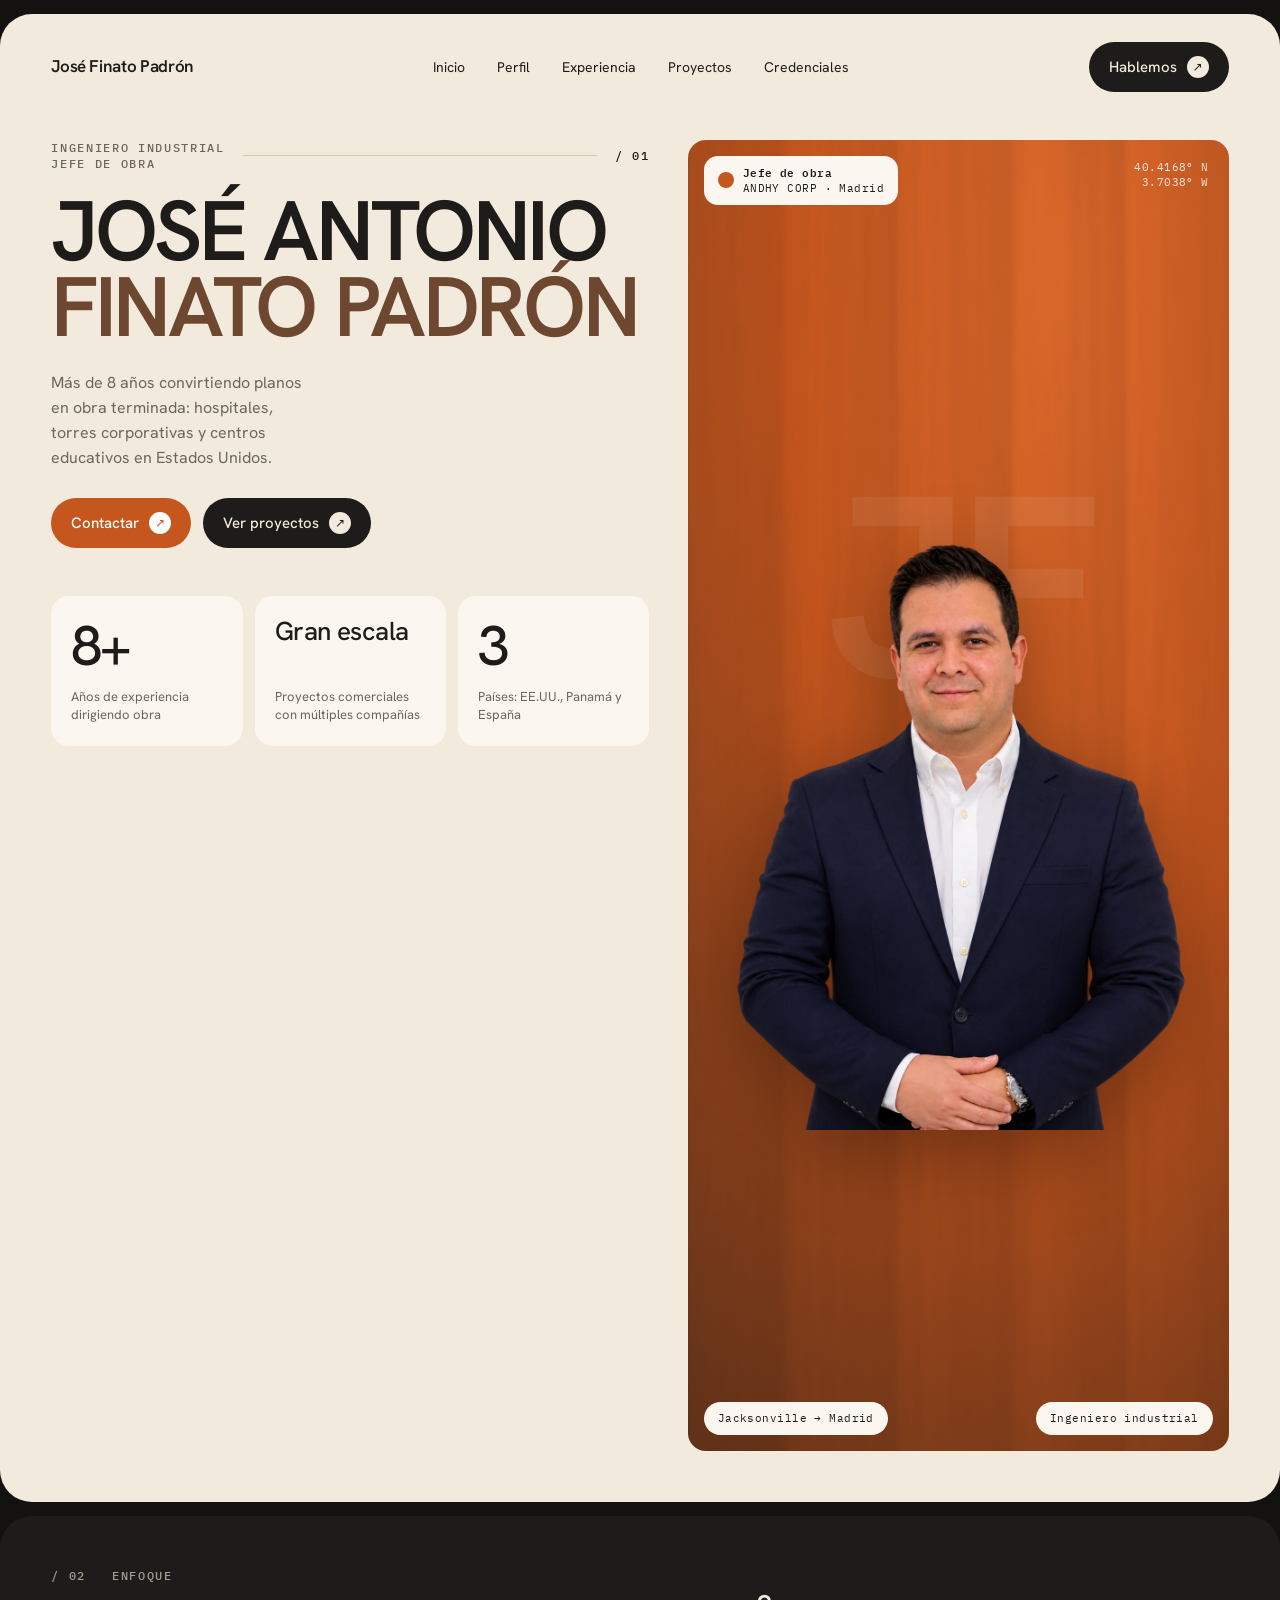
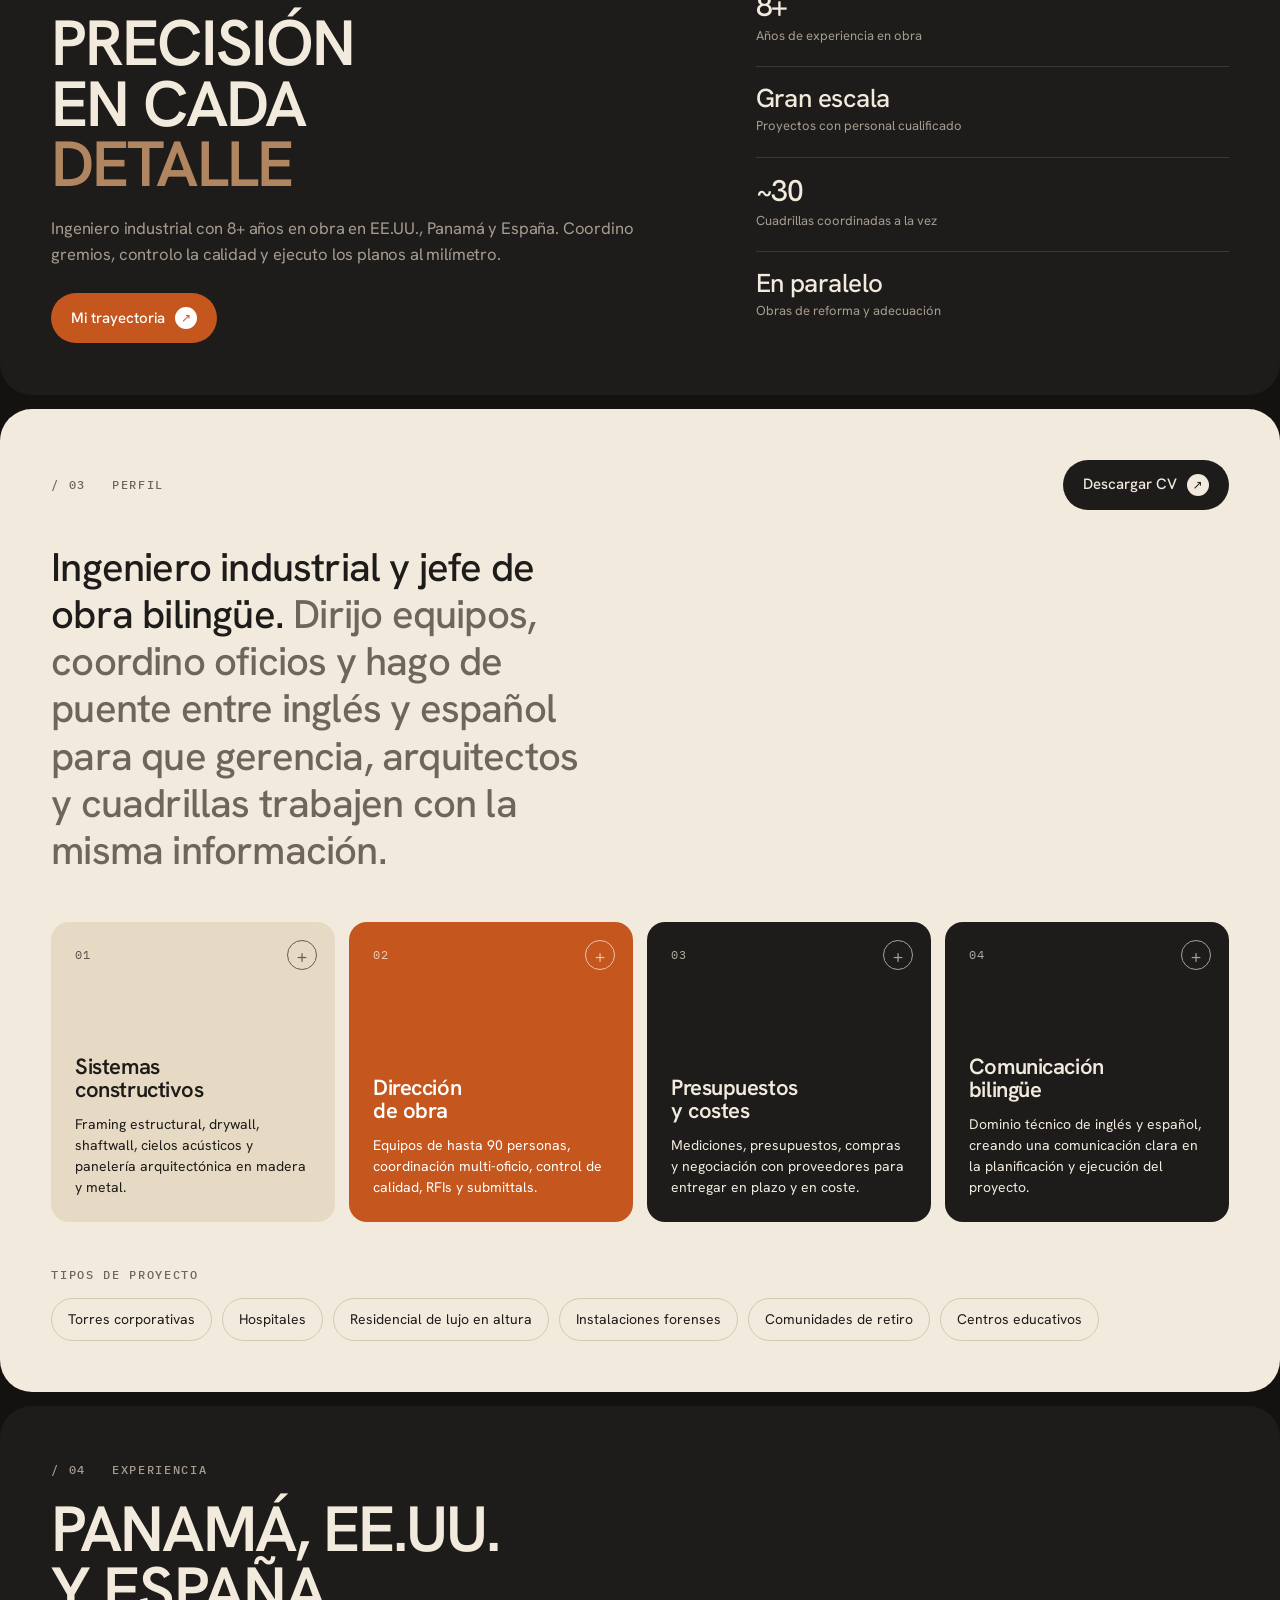
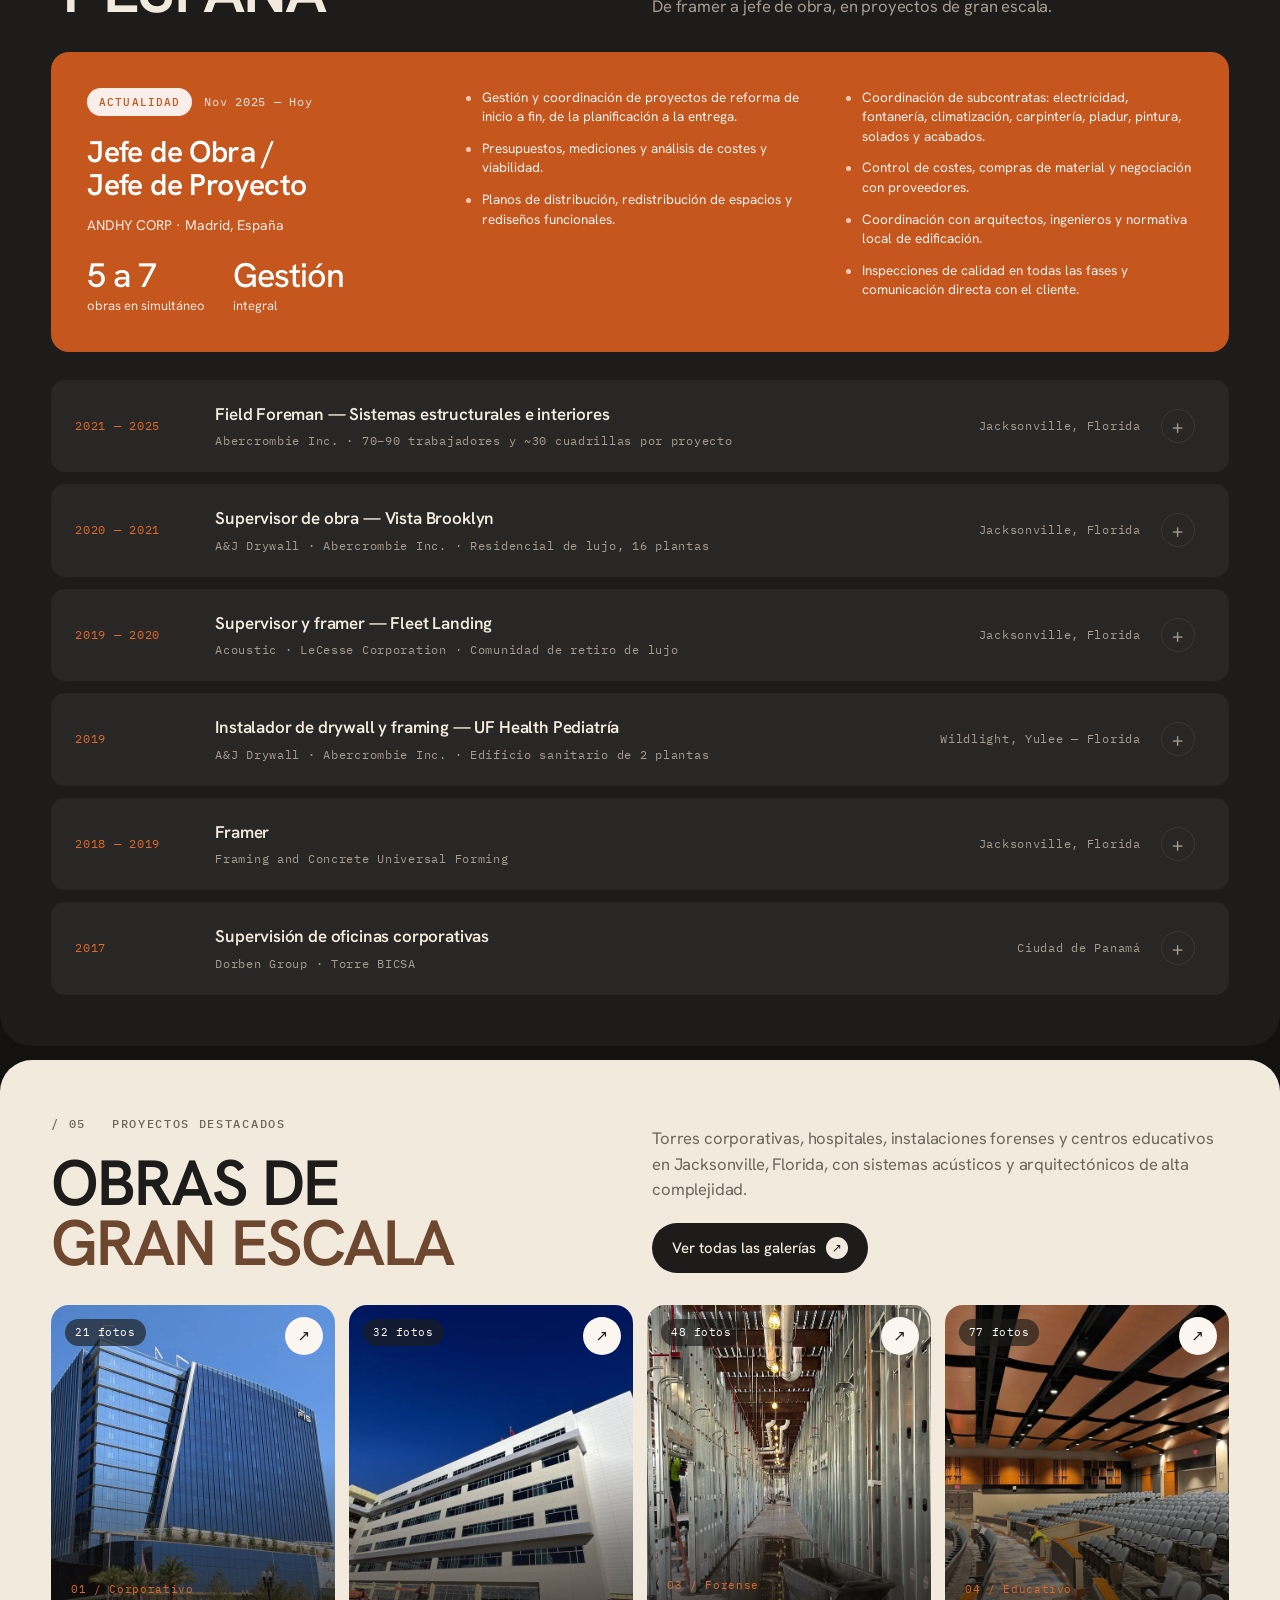
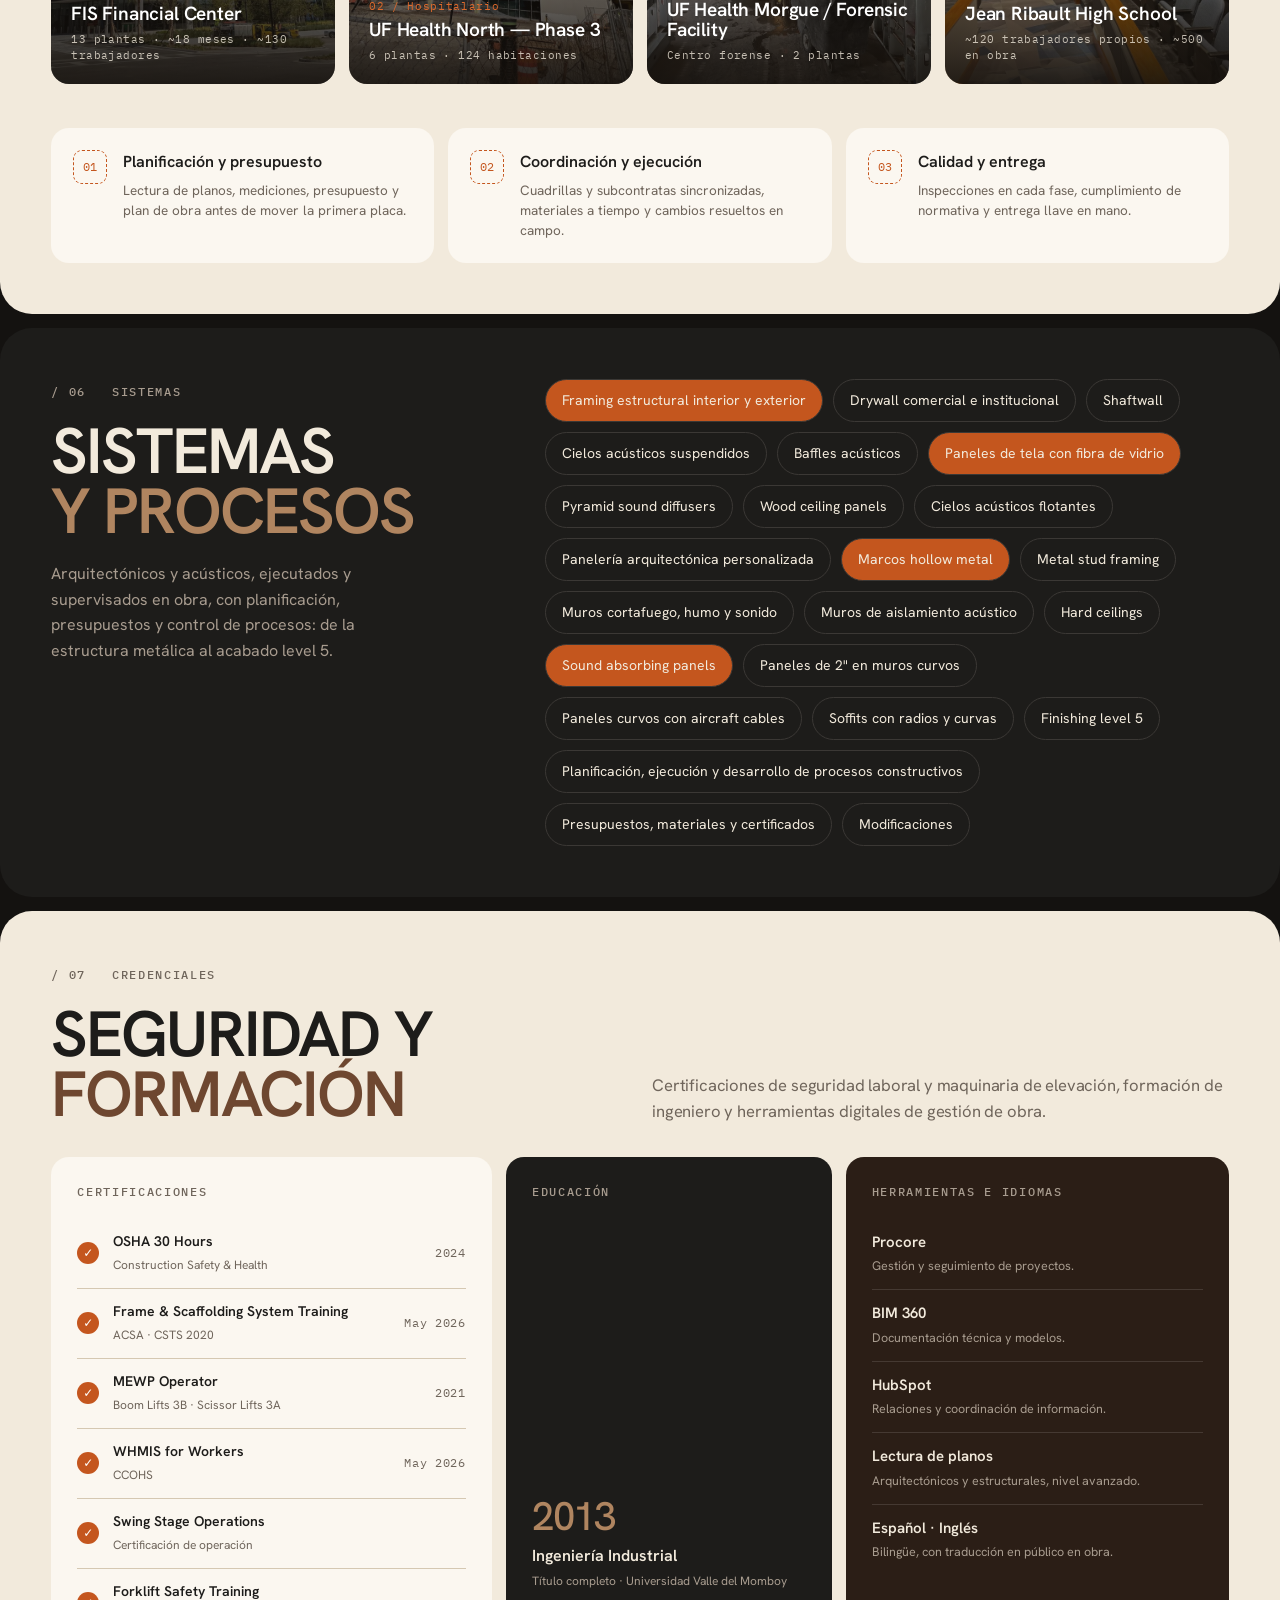
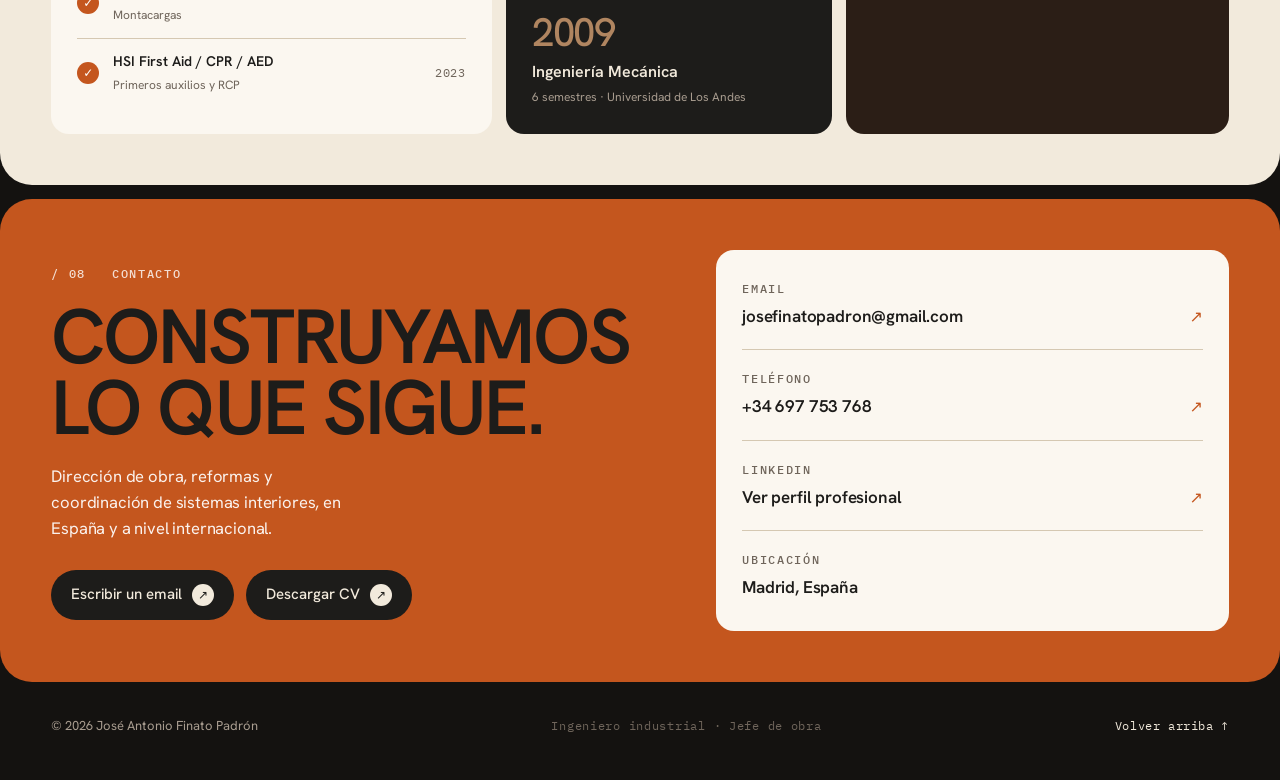
==== commit 04360818: "Ajustes de fidelidad al diseño + CV descargable - Titulares en mayúsculas (hero y H2 de sección), co" ====
--- a/index.html
+++ b/index.html
@@ -97,10 +97,6 @@
       <p class="body-lead muted">Ingeniero industrial con 8+ años en obra en EE.UU., Panamá y España. Coordino gremios, controlo la calidad y ejecuto los planos al milímetro.</p>
       <a href="#experiencia" class="btn btn-accent" data-scroll>Mi trayectoria <span class="arrow">↗</span></a>
     </div>
-    <figure class="enfoque-photo">
-      <img src="assets/img/enfoque.webp" alt="Framing estructural de acero en obra" loading="lazy" width="1500" height="1125">
-      <figcaption>30.3322° N<br>81.6557° W — Jacksonville, FL</figcaption>
-    </figure>
     <div class="enfoque-stats">
       <div class="mini-stat"><div class="stat-value">8+</div><div class="stat-label">Años de experiencia en obra</div></div>
       <div class="mini-stat"><div class="stat-value stat-phrase">Gran escala</div><div class="stat-label">Proyectos con personal cualificado</div></div>
@@ -114,7 +110,7 @@
 <section class="section perfil" id="perfil">
   <div class="perfil-head">
     <span class="eyebrow">/ 03 &nbsp; Perfil</span>
-    <button class="btn btn-dark js-cv">Descargar CV <span class="arrow">↗</span></button>
+    <a class="btn btn-dark" href="assets/cv/CV-Jose-Finato-Padron.pdf" download>Descargar CV <span class="arrow">↗</span></a>
   </div>
   <p class="statement"><strong>Ingeniero industrial y jefe de obra bilingüe.</strong> <span class="muted">Dirijo equipos, coordino oficios y hago de puente entre inglés y español para que gerencia, arquitectos y cuadrillas trabajen con la misma información.</span></p>
 
@@ -177,7 +173,6 @@
       <span class="tag">Instalaciones forenses</span>
       <span class="tag">Comunidades de retiro</span>
       <span class="tag">Centros educativos</span>
-      <span class="tag">Reformas llave en mano</span>
     </div>
   </div>
 </section>
@@ -314,42 +309,46 @@
 
   <div class="project-cards">
     <button class="project-card" data-gallery="fis">
-      <div class="pc-media"><img src="assets/img/cover-fis.webp" alt="FIS Financial Center" loading="lazy"><span class="pc-count">21 fotos</span></div>
-      <div class="pc-body">
-        <span class="pc-cat mono-sm">01 / Corporativo</span>
+      <img class="pc-img" src="assets/img/cover-fis.webp" alt="FIS Financial Center" loading="lazy">
+      <span class="pc-count">21 fotos</span>
+      <span class="pc-arrow" aria-hidden="true">↗</span>
+      <div class="pc-overlay">
+        <span class="pc-cat">01 / Corporativo</span>
         <h3>FIS Financial Center</h3>
-        <p class="mono-sm">13 plantas · ~18 meses · ~130 trabajadores</p>
-        <span class="pc-see">Ver galería <span class="arrow">→</span></span>
+        <p>13 plantas · ~18 meses · ~130 trabajadores</p>
       </div>
     </button>
 
     <button class="project-card" data-gallery="ufnorth">
-      <div class="pc-media"><img src="assets/img/cover-ufnorth.webp" alt="UF Health North Phase 3" loading="lazy"><span class="pc-count">32 fotos</span></div>
-      <div class="pc-body">
-        <span class="pc-cat mono-sm">02 / Hospitalario</span>
+      <img class="pc-img" src="assets/img/cover-ufnorth.webp" alt="UF Health North Phase 3" loading="lazy">
+      <span class="pc-count">32 fotos</span>
+      <span class="pc-arrow" aria-hidden="true">↗</span>
+      <div class="pc-overlay">
+        <span class="pc-cat">02 / Hospitalario</span>
         <h3>UF Health North — Phase 3</h3>
-        <p class="mono-sm">6 plantas · 124 habitaciones</p>
-        <span class="pc-see">Ver galería <span class="arrow">→</span></span>
+        <p>6 plantas · 124 habitaciones</p>
       </div>
     </button>
 
     <button class="project-card" data-gallery="morgue">
-      <div class="pc-media"><img src="assets/img/cover-morgue.webp" alt="UF Health Morgue / Forensic Facility" loading="lazy"><span class="pc-count">48 fotos</span></div>
-      <div class="pc-body">
-        <span class="pc-cat mono-sm">03 / Forense</span>
+      <img class="pc-img" src="assets/img/cover-morgue.webp" alt="UF Health Morgue / Forensic Facility" loading="lazy">
+      <span class="pc-count">48 fotos</span>
+      <span class="pc-arrow" aria-hidden="true">↗</span>
+      <div class="pc-overlay">
+        <span class="pc-cat">03 / Forense</span>
         <h3>UF Health Morgue / Forensic Facility</h3>
-        <p class="mono-sm">Centro forense · 2 plantas</p>
-        <span class="pc-see">Ver galería <span class="arrow">→</span></span>
+        <p>Centro forense · 2 plantas</p>
       </div>
     </button>
 
     <button class="project-card" data-gallery="jean">
-      <div class="pc-media"><img src="assets/img/cover-jean.webp" alt="Jean Ribault High School" loading="lazy"><span class="pc-count">77 fotos</span></div>
-      <div class="pc-body">
-        <span class="pc-cat mono-sm">04 / Educativo</span>
+      <img class="pc-img" src="assets/img/cover-jean.webp" alt="Jean Ribault High School" loading="lazy">
+      <span class="pc-count">77 fotos</span>
+      <span class="pc-arrow" aria-hidden="true">↗</span>
+      <div class="pc-overlay">
+        <span class="pc-cat">04 / Educativo</span>
         <h3>Jean Ribault High School</h3>
-        <p class="mono-sm">~120 trabajadores propios · ~500 en obra</p>
-        <span class="pc-see">Ver galería <span class="arrow">→</span></span>
+        <p>~120 trabajadores propios · ~500 en obra</p>
       </div>
     </button>
   </div>
@@ -366,7 +365,7 @@
   <div class="sis-grid">
     <div class="sis-head">
       <span class="eyebrow">/ 06 &nbsp; Sistemas</span>
-      <h2 class="display-h2">23 sistemas<br><span class="oak">y procesos</span></h2>
+      <h2 class="display-h2">Sistemas<br><span class="oak">y procesos</span></h2>
       <p class="body-base muted">Arquitectónicos y acústicos, ejecutados y supervisados en obra, con planificación, presupuestos y control de procesos: de la estructura metálica al acabado level 5.</p>
     </div>
     <div class="sis-tags">
@@ -447,7 +446,7 @@
       <p class="body-lead">Dirección de obra, reformas y coordinación de sistemas interiores, en España y a nivel internacional.</p>
       <div class="contacto-cta">
         <a href="mailto:josefinatopadron@gmail.com" class="btn btn-ink">Escribir un email <span class="arrow">↗</span></a>
-        <button class="btn btn-ink js-cv">Descargar CV <span class="arrow">↗</span></button>
+        <a class="btn btn-ink" href="assets/cv/CV-Jose-Finato-Padron.pdf" download>Descargar CV <span class="arrow">↗</span></a>
       </div>
     </div>
     <div class="contact-card">
@@ -497,19 +496,6 @@
   <div class="gv-thumbs" id="gvThumbs"></div>
 </div>
 
-<!-- Modal CV -->
-<div class="cv-modal" id="cvModal" aria-hidden="true" role="dialog" aria-modal="true" aria-label="Currículum">
-  <div class="cv-box">
-    <button class="cv-close" id="cvClose" aria-label="Cerrar">✕</button>
-    <span class="eyebrow">Currículum · PDF</span>
-    <h3 class="display-h3">CV de José Finato Padrón</h3>
-    <p class="body-base muted">La versión en PDF (ES / EN) estará disponible aquí para descarga. Mientras tanto, escríbeme y te lo envío al momento.</p>
-    <div class="cv-actions">
-      <a class="btn btn-accent" href="mailto:josefinatopadron@gmail.com?subject=Solicitud%20de%20CV">Pedir CV por email <span class="arrow">↗</span></a>
-    </div>
-  </div>
-</div>
-
 <!-- Toast -->
 <div class="toast" id="toast" role="status" aria-live="polite"></div>
 
--- a/styles.css
+++ b/styles.css
@@ -38,7 +38,7 @@
 .dark .muted,.dark .body-lead{color:var(--ondark-muted)}
 .wood{color:var(--walnut)}
 .oak{color:var(--oak)}
-.display-h2{font-weight:600;font-size:clamp(38px,5.5vw,64px);line-height:.94;letter-spacing:-.03em}
+.display-h2{font-weight:600;font-size:clamp(38px,5.5vw,64px);line-height:.94;letter-spacing:-.03em;text-transform:uppercase}
 .display-h3{font-weight:600;font-size:clamp(24px,3vw,30px);line-height:1.1;letter-spacing:-.02em}
 .dark .display-h2{color:var(--ondark)}
 
@@ -102,7 +102,7 @@
 .eyebrow-row .eyebrow{line-height:1.3}
 .eyebrow-row .rule{flex:1;height:1px;background:var(--line)}
 .eyebrow-row .index{color:var(--text)}
-.hero-title{font-weight:600;font-size:clamp(44px,6.6vw,92px);line-height:.9;letter-spacing:-.04em;margin-bottom:26px}
+.hero-title{font-weight:600;font-size:clamp(44px,6.6vw,92px);line-height:.9;letter-spacing:-.04em;margin-bottom:26px;text-transform:uppercase}
 .hero-intro{max-width:30ch;font-size:clamp(15px,1.25vw,19px);line-height:1.55;color:var(--muted);margin-bottom:28px}
 .hero-cta{display:flex;gap:12px;flex-wrap:wrap;margin-bottom:clamp(28px,4vw,48px)}
 .stat-cards{display:grid;grid-template-columns:repeat(3,1fr);gap:12px;margin-top:auto}
@@ -126,7 +126,7 @@
 .pill-br{bottom:16px;right:16px}
 
 /* ===== 02 Enfoque ===== */
-.enfoque-grid{display:grid;grid-template-columns:1fr 1.15fr .8fr;gap:clamp(20px,2.5vw,36px);align-items:stretch}
+.enfoque-grid{display:grid;grid-template-columns:1.15fr .85fr;gap:clamp(28px,5vw,72px);align-items:stretch}
 .enfoque-head{display:flex;flex-direction:column}
 .enfoque-head .eyebrow{margin-bottom:auto}
 .enfoque-head .display-h2{font-size:clamp(40px,5vw,64px);margin:28px 0 22px}
@@ -202,18 +202,18 @@
 .proy-head .display-h2{margin-top:18px}
 .proy-head-right{display:flex;flex-direction:column;gap:20px;align-items:flex-start}
 .project-cards{display:grid;grid-template-columns:repeat(4,1fr);gap:14px;margin-bottom:clamp(28px,3.5vw,44px)}
-.project-card{text-align:left;border-radius:var(--radius-sm);overflow:hidden;background:var(--cream3);display:flex;flex-direction:column;transition:transform .35s var(--ease),box-shadow .35s}
-.project-card:hover{transform:translateY(-4px);box-shadow:0 18px 40px rgba(0,0,0,.14)}
-.pc-media{position:relative;aspect-ratio:1/1;overflow:hidden}
-.pc-media img{width:100%;height:100%;object-fit:cover;transition:transform .5s var(--ease)}
-.project-card:hover .pc-media img{transform:scale(1.06)}
-.pc-count{position:absolute;top:12px;left:12px;font-family:var(--mono);font-size:11px;letter-spacing:.05em;background:rgba(29,28,26,.78);color:#fff;padding:5px 10px;border-radius:var(--radius-pill)}
-.pc-body{padding:18px 18px 20px;display:flex;flex-direction:column;gap:7px;flex:1}
-.pc-cat{color:var(--orange)}
-.pc-body h3{font-weight:600;font-size:18px;letter-spacing:-.01em;line-height:1.12}
-.pc-see{margin-top:auto;padding-top:10px;font-size:13px;font-weight:500;display:inline-flex;align-items:center;gap:8px;color:var(--text)}
-.pc-see .arrow{transition:transform .3s var(--ease)}
-.project-card:hover .pc-see .arrow{transform:translateX(4px)}
+.project-card{position:relative;text-align:left;border-radius:var(--radius-sm);overflow:hidden;aspect-ratio:3/4;transition:transform .35s var(--ease),box-shadow .35s}
+.project-card:hover{transform:translateY(-4px);box-shadow:0 18px 40px rgba(0,0,0,.22)}
+.pc-img{position:absolute;inset:0;width:100%;height:100%;object-fit:cover;transition:transform .5s var(--ease)}
+.project-card:hover .pc-img{transform:scale(1.06)}
+.project-card::after{content:"";position:absolute;inset:0;background:linear-gradient(to top,rgba(20,16,12,.92) 0%,rgba(20,16,12,.5) 36%,rgba(20,16,12,0) 60%)}
+.pc-count{position:absolute;top:14px;left:14px;z-index:2;font-family:var(--mono);font-size:11px;letter-spacing:.05em;background:rgba(29,28,26,.65);color:#fff;padding:5px 10px;border-radius:var(--radius-pill)}
+.pc-arrow{position:absolute;top:12px;right:12px;z-index:2;width:38px;height:38px;border-radius:50%;background:var(--cream3);color:var(--char);display:flex;align-items:center;justify-content:center;font-size:15px;transition:transform .3s var(--ease),background .3s}
+.project-card:hover .pc-arrow{transform:rotate(45deg);background:var(--orange);color:#fff}
+.pc-overlay{position:absolute;left:0;right:0;bottom:0;z-index:2;padding:20px;display:flex;flex-direction:column;gap:6px}
+.pc-cat{font-family:var(--mono);font-size:11px;letter-spacing:.06em;color:var(--orange2)}
+.pc-overlay h3{font-weight:600;font-size:19px;letter-spacing:-.01em;line-height:1.1;color:#fff}
+.pc-overlay p{font-family:var(--mono);font-size:11px;letter-spacing:.04em;color:rgba(242,234,220,.78)}
 .process{display:grid;grid-template-columns:repeat(3,1fr);gap:14px}
 .process-step{display:flex;gap:16px;background:var(--cream3);border-radius:var(--radius-sm);padding:22px}
 .ps-num{font-family:var(--mono);font-size:12px;color:var(--orange);border:1px dashed var(--orange);width:34px;height:34px;border-radius:9px;display:flex;align-items:center;justify-content:center;flex:none}
